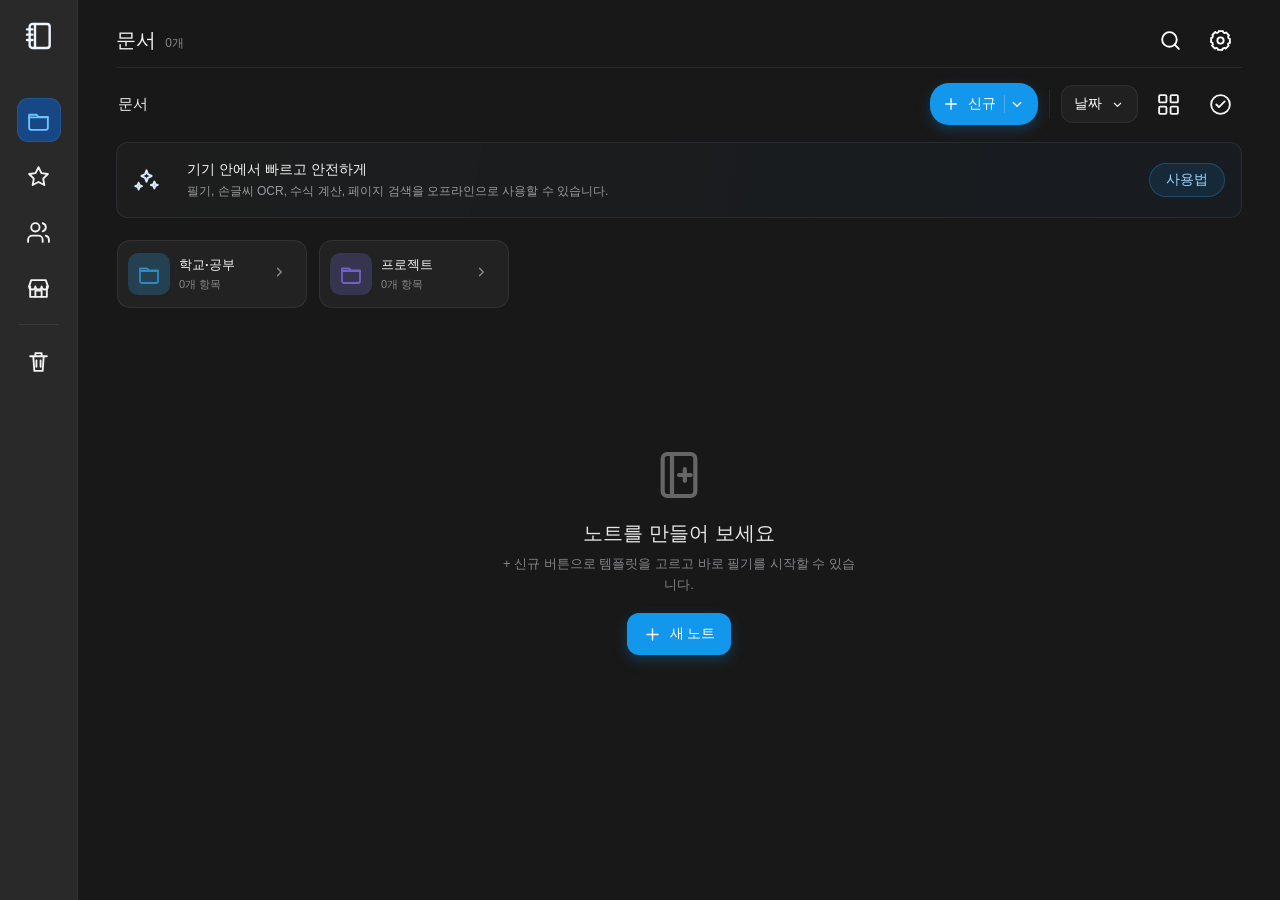
==== InkForge-Notes-Studio-3.3.0-Source/web/index.html @ 3f15b65f "Enable in-app release updates for Android APKs The app now checks GitHub Releases through the native" ====
<!doctype html>
<html lang="ko">
<head>
  <meta charset="utf-8" />
  <meta name="viewport" content="width=device-width, initial-scale=1, maximum-scale=1, viewport-fit=cover, user-scalable=no" />
  <meta name="theme-color" content="#2f5688" />
  <meta name="color-scheme" content="light dark" />
  <title>bad note 3.3.7</title>
  <link rel="stylesheet" href="styles.css" />
  <link rel="manifest" href="manifest.webmanifest" />
  <link rel="icon" href="icons/icon-192.png" />
</head>
<body>
  <div id="app" aria-live="polite">
    <section id="libraryView" class="view library-view is-active" aria-label="노트 라이브러리">
      <aside class="library-rail" aria-label="라이브러리 탐색">
        <button class="rail-brand icon-button" data-action="library-home" data-icon="notebook" aria-label="문서"></button>
        <div class="rail-spacer"></div>
        <button class="rail-button icon-button is-active" data-library-filter="all" data-icon="folder" aria-label="모든 문서"></button>
        <button class="rail-button icon-button" data-library-filter="favorite" data-icon="star" aria-label="즐겨찾기"></button>
        <button class="rail-button icon-button" data-library-filter="shared" data-icon="users" aria-label="공유됨"></button>
        <button class="rail-button icon-button" data-library-filter="templates" data-icon="store" aria-label="템플릿"></button>
        <div class="rail-divider"></div>
        <button class="rail-button icon-button" data-library-filter="trash" data-icon="trash" aria-label="휴지통"></button>
      </aside>

      <main class="library-main">
        <header class="library-topbar">
          <div class="library-top-left">
            <h1 id="libraryTitle">문서</h1>
            <span id="libraryCount" class="count-label">0개</span>
          </div>
          <div class="library-top-actions">
            <button class="icon-button plain" data-action="toggle-global-search" data-icon="search" aria-label="노트 검색"></button>
            <button class="icon-button plain" data-action="open-settings" data-icon="settings" aria-label="설정"></button>
          </div>
        </header>

        <section id="globalSearchPanel" class="global-search-panel" hidden>
          <span class="search-leading" data-icon-host="search"></span>
          <input id="globalSearchInput" type="search" inputmode="search" autocomplete="off" placeholder="제목, 손글씨 OCR, 텍스트, 수식 검색" aria-label="전체 노트 검색" />
          <button class="icon-button compact" data-action="clear-global-search" data-icon="close" aria-label="검색어 지우기"></button>
        </section>

        <section class="library-commandbar">
          <div class="breadcrumb-row" id="folderBreadcrumb">
            <button class="breadcrumb is-current" data-folder-id="root">문서</button>
          </div>
          <div class="command-actions">
            <button class="primary-button new-note-button" data-action="new-note"><span data-icon-host="plus"></span><span>신규</span><span class="split-lock" data-icon-host="chevron-down"></span></button>
            <span class="command-divider"></span>
            <button class="sort-button" data-action="sort-menu"><span id="sortLabel">날짜</span><span data-icon-host="chevron-down"></span></button>
            <button class="icon-button plain" data-action="toggle-view" data-icon="grid" aria-label="보기 방식 전환"></button>
            <button class="icon-button plain" data-action="selection-mode" data-icon="check-circle" aria-label="문서 선택"></button>
          </div>
        </section>

        <section id="libraryBanner" class="library-banner">
          <span class="banner-icon" data-icon-host="sparkles"></span>
          <div class="banner-copy">
            <strong>기기 안에서 빠르고 안전하게</strong>
            <span>필기, 손글씨 OCR, 수식 계산, 페이지 검색을 오프라인으로 사용할 수 있습니다.</span>
          </div>
          <button class="secondary-button" data-action="show-gesture-guide">사용법</button>
        </section>

        <section id="folderStrip" class="folder-strip" aria-label="폴더"></section>
        <section id="documentGrid" class="document-grid" aria-label="노트 목록"></section>
        <section id="libraryEmpty" class="empty-state" hidden>
          <span class="empty-icon" data-icon-host="notebook-plus"></span>
          <h2>노트를 만들어 보세요</h2>
          <p>+ 신규 버튼으로 템플릿을 고르고 바로 필기를 시작할 수 있습니다.</p>
          <button class="primary-button" data-action="new-note"><span data-icon-host="plus"></span><span>새 노트</span></button>
        </section>
      </main>

      <nav class="library-mobile-nav" aria-label="모바일 라이브러리 탐색">
        <button class="mobile-nav-button is-active" data-library-filter="all" data-icon="folder"><span>문서</span></button>
        <button class="mobile-nav-button" data-library-filter="favorite" data-icon="star"><span>즐겨찾기</span></button>
        <button class="mobile-nav-button" data-action="new-note" data-icon="plus-circle"><span>신규</span></button>
        <button class="mobile-nav-button" data-library-filter="templates" data-icon="store"><span>템플릿</span></button>
        <button class="mobile-nav-button" data-action="open-settings" data-icon="settings"><span>설정</span></button>
      </nav>
    </section>

    <section id="editorView" class="view editor-view" aria-label="노트 편집기">
      <header class="document-tabs" aria-label="열린 문서 탭">
        <button class="tab-home icon-button" data-action="back-library" data-icon="home" aria-label="라이브러리"></button>
        <div id="tabList" class="tab-list"></div>
        <button class="icon-button tab-add" data-action="new-note" data-icon="plus" aria-label="새 문서"></button>
      </header>

      <header class="editor-navbar">
        <div class="nav-left">
          <button class="icon-button toolbar-button" data-action="back-library" data-icon="home" aria-label="라이브러리"></button>
          <span class="toolbar-divider"></span>
          <button class="icon-button toolbar-button" data-action="toggle-pages" data-icon="sidebar" aria-label="페이지 사이드바"></button>
          <button class="icon-button toolbar-button optional-tablet" data-action="open-assistant" data-icon="sparkles" aria-label="학습 도우미"></button>
        </div>

        <div id="mainToolbar" class="main-toolbar" role="toolbar" aria-label="편집 도구">
          <button class="icon-button toolbar-button tool-button is-active" data-tool="lasso" data-icon="lasso" aria-label="올가미"></button>
          <button class="icon-button toolbar-button tool-button" data-tool="pen" data-icon="pen" aria-label="펜"></button>
          <button class="icon-button toolbar-button tool-button" data-tool="eraser" data-icon="eraser" aria-label="지우개"></button>
          <button class="icon-button toolbar-button tool-button" data-tool="text" data-icon="text" aria-label="텍스트"></button>
          <button class="icon-button toolbar-button tool-button" data-tool="sticky" data-icon="sticky" aria-label="스티키 노트"></button>
          <button class="icon-button toolbar-button tool-button" data-tool="image" data-icon="image" aria-label="이미지"></button>
          <button class="icon-button toolbar-button overflow-button" data-action="tools-overflow" data-icon="chevron-down" aria-label="도구 더보기"></button>
          <span class="toolbar-divider"></span>
          <button class="icon-button toolbar-button" data-action="toggle-ruler" data-icon="ruler" aria-label="자"></button>
          <button class="icon-button toolbar-button" data-action="toggle-audio" data-icon="mic" aria-label="오디오 녹음"><span id="recordDot" class="record-dot"></span></button>
        </div>

        <div class="nav-right">
          <button class="icon-button toolbar-button" data-action="add-page" data-icon="page-plus" aria-label="새 페이지"></button>
          <button class="icon-button toolbar-button" data-action="share" data-icon="share" aria-label="공유와 내보내기"></button>
          <button class="icon-button toolbar-button" data-action="editor-more" data-icon="more" aria-label="더 보기"></button>
        </div>
      </header>

      <div id="activeToolDock" class="active-tool-dock top">
        <div id="activeToolMenu" class="active-tool-menu" role="toolbar" aria-label="활성 도구 설정"></div>
        <button class="dock-grip" data-action="cycle-dock" aria-label="활성 도구 메뉴 위치 변경"><span></span></button>
      </div>

      <div id="undoPill" class="undo-pill">
        <button class="icon-button" data-action="undo" data-icon="undo" aria-label="실행 취소"></button>
        <button class="icon-button" data-action="redo" data-icon="redo" aria-label="다시 실행"></button>
      </div>

      <aside id="pageSidebar" class="page-sidebar" aria-label="페이지 사이드바">
        <header class="sidebar-header">
          <div class="sidebar-tabs">
            <button class="sidebar-tab is-active" data-sidebar-tab="pages">페이지</button>
            <button class="sidebar-tab" data-sidebar-tab="outline">목차</button>
            <button class="sidebar-tab" data-sidebar-tab="audio">오디오</button>
          </div>
          <button class="icon-button compact" data-action="close-pages" data-icon="close" aria-label="닫기"></button>
        </header>
        <div id="sidebarContent" class="sidebar-content"></div>
      </aside>

      <aside id="documentSearch" class="document-search" aria-label="문서 검색">
        <header class="search-drawer-header">
          <strong>문서 검색</strong>
          <button class="icon-button compact" data-action="close-document-search" data-icon="close" aria-label="닫기"></button>
        </header>
        <div class="drawer-search-field">
          <span data-icon-host="search"></span>
          <input id="documentSearchInput" type="search" placeholder="손글씨 OCR·텍스트·수식 검색" />
        </div>
        <div id="documentSearchResults" class="document-search-results"></div>
      </aside>

      <main id="editorViewport" class="editor-viewport">
        <div id="pageStack" class="page-stack"></div>
      </main>

      <aside id="pageScrollRail" class="page-scroll-rail" aria-label="페이지 이동">
        <div id="pageScrollTrack" class="page-scroll-track">
          <button id="pageScrollThumb" class="page-scroll-thumb" type="button" aria-label="페이지 스크롤"></button>
        </div>
        <div class="page-jump-box">
          <input id="pageJumpInput" type="number" inputmode="numeric" min="1" value="1" aria-label="이동할 페이지 번호" />
          <button class="page-jump-button" data-action="go-page-number" type="button" aria-label="페이지 번호로 이동"><span data-icon-host="chevron-right"></span></button>
        </div>
      </aside>

      <div id="pageIndicator" class="page-indicator" aria-live="polite">1 / 1</div>
      <div id="zoomIndicator" class="zoom-indicator">100%</div>
      <div id="stylusTelemetry" class="stylus-telemetry" hidden>펜 입력 대기</div>
      <div id="objectMenu" class="object-menu" hidden></div>
    </section>

    <div id="modalBackdrop" class="modal-backdrop" hidden></div>

    <section id="newNoteSheet" class="sheet modal" hidden aria-label="새 노트 만들기">
      <header class="sheet-header">
        <div>
          <span class="eyebrow">새 문서</span>
          <h2>노트 템플릿 선택</h2>
        </div>
        <button class="icon-button" data-action="close-modal" data-icon="close" aria-label="닫기"></button>
      </header>
      <label class="field-label" for="newNoteTitle">노트 제목</label>
      <input id="newNoteTitle" class="text-field" type="text" value="새 노트" maxlength="80" />
      <div id="templatePicker" class="template-picker"></div>
      <div class="new-note-import-row">
        <button class="pdf-new-note-button" data-action="new-note-pdf"><span data-icon-host="page-plus"></span><span><strong>PDF로 새 노트</strong><small>페이지와 검색 텍스트를 가져옵니다</small></span></button>
      </div>
      <div class="sheet-actions">
        <button class="secondary-button" data-action="close-modal">취소</button>
        <button class="primary-button" data-action="create-note"><span data-icon-host="plus"></span><span>만들기</span></button>
      </div>
    </section>

    <section id="textSheet" class="sheet modal compact-sheet" hidden aria-label="텍스트 입력">
      <header class="sheet-header">
        <div><span class="eyebrow" id="textSheetEyebrow">텍스트</span><h2 id="textSheetTitle">내용 입력</h2></div>
        <button class="icon-button" data-action="close-modal" data-icon="close" aria-label="닫기"></button>
      </header>
      <textarea id="textObjectInput" class="text-area" rows="5" placeholder="페이지에 넣을 내용을 입력하세요."></textarea>
      <div class="sheet-actions">
        <button class="secondary-button" data-action="close-modal">취소</button>
        <button class="primary-button" data-action="insert-text-object"><span data-icon-host="check"></span><span>삽입</span></button>
      </div>
    </section>

    <section id="mathSheet" class="sheet modal math-sheet legacy-math-sheet" hidden aria-hidden="true" aria-label="기존 수식 입력">
      <header class="sheet-header">
        <div><span class="eyebrow">Math Assist</span><h2>수학 자동 계산</h2></div>
        <button class="icon-button" data-action="close-modal" data-icon="close" aria-label="닫기"></button>
      </header>
      <p class="sheet-description">사칙연산, 괄호, 거듭제곱, 제곱근, 삼각함수, 로그와 변수를 기기에서 계산합니다.</p>
      <div class="math-input-row">
        <input id="mathExpressionInput" class="text-field math-input" type="text" inputmode="text" autocomplete="off" placeholder="예: (12+8)*3 또는 sqrt(144)" />
        <button class="icon-button math-equals" data-action="calculate-math" data-icon="equals" aria-label="계산"></button>
      </div>
      <div id="mathResultCard" class="math-result-card">
        <span class="math-result-label">결과</span>
        <strong id="mathResultValue">식을 입력하세요</strong>
        <span id="mathResultDetail"></span>
      </div>
      <div class="math-keypad" id="mathKeypad"></div>
      <div class="math-options">
        <label><input id="mathDegreeMode" type="checkbox" /> 각도를 도 단위로 계산</label>
        <label><input id="mathInsertBoth" type="checkbox" checked /> 식과 결과를 함께 삽입</label>
      </div>
      <div class="sheet-actions">
        <button class="secondary-button" data-action="close-modal">닫기</button>
        <button class="primary-button" data-action="insert-math"><span data-icon-host="math"></span><span>페이지에 삽입</span></button>
      </div>
    </section>

    <section id="penSettingsSheet" class="sheet modal pen-settings-sheet" hidden aria-label="펜 설정">
      <header class="sheet-header">
        <div><span class="eyebrow">Writing Tool</span><h2>펜 세부 설정</h2></div>
        <button class="icon-button" data-action="close-modal" data-icon="close" aria-label="닫기"></button>
      </header>
      <div class="pen-preview-wrap"><canvas id="penPreviewCanvas" width="760" height="150"></canvas></div>
      <div id="penSettingsFields" class="settings-fields"></div>
      <div class="sheet-actions">
        <button class="secondary-button" data-action="reset-pen-settings">기본값</button>
        <button class="primary-button" data-action="close-modal"><span data-icon-host="check"></span><span>완료</span></button>
      </div>
    </section>

    <section id="menuSheet" class="sheet modal menu-sheet" hidden aria-label="메뉴">
      <header class="sheet-header">
        <div><span class="eyebrow" id="menuEyebrow">메뉴</span><h2 id="menuTitle">더 보기</h2></div>
        <button class="icon-button" data-action="close-modal" data-icon="close" aria-label="닫기"></button>
      </header>
      <div id="menuItems" class="menu-items"></div>
    </section>

    <section id="settingsSheet" class="sheet modal settings-sheet" hidden aria-label="설정">
      <header class="sheet-header">
        <div><span class="eyebrow">bad note</span><h2>설정</h2></div>
        <button class="icon-button" data-action="close-modal" data-icon="close" aria-label="닫기"></button>
      </header>
      <div class="settings-list">
        <label class="setting-row"><span><strong>스타일러스 전용 필기</strong><small>손바닥과 손가락 입력을 필기에서 제외합니다.</small></span><input id="stylusOnlyToggle" type="checkbox" checked /></label>
        <label class="setting-row"><span><strong>낙서해서 지우기</strong><small>빠른 지그재그 획으로 겹친 필기를 지웁니다.</small></span><input id="scribbleEraseToggle" type="checkbox" checked /></label>
        <label class="setting-row"><span><strong>그려서 도형 만들기</strong><small>직선을 그린 뒤 잠시 유지하면 정돈된 도형으로 변환합니다.</small></span><input id="drawHoldToggle" type="checkbox" checked /></label>
        <label class="setting-row"><span><strong>스타일러스 정보 표시</strong><small>필압, 기울기, 입력 장치를 화면에 표시합니다.</small></span><input id="telemetryToggle" type="checkbox" /></label>
        <label class="setting-row"><span><strong>연속 페이지 보기</strong><small>모든 페이지를 세로로 이어서 표시합니다.</small></span><input id="continuousToggle" type="checkbox" checked /></label>
      </div>
      <div class="sheet-actions"><button class="primary-button" data-action="close-modal"><span data-icon-host="check"></span><span>완료</span></button></div>
    </section>

    <input id="imageInput" type="file" accept="image/*" hidden />
    <input id="importInput" type="file" accept=".ifnote,.json,application/json" hidden />
    <input id="pdfInput" type="file" accept="application/pdf,.pdf" hidden />
    <div id="toastHost" class="toast-host" aria-live="assertive"></div>
  </div>

  <script src="app.js"></script>
  <script src="recognition.js"></script>
  <script src="pdf-tools.js"></script>
  <script src="upgrade32.js"></script>
  <script src="native-bridge.js"></script>
</body>
</html>
---- InkForge-Notes-Studio-3.3.0-Source/web/styles.css ----
:root {
  --blue: #2f5688;
  --blue-strong: #244a7b;
  --blue-soft: #dbe6f2;
  --accent: #1397ed;
  --accent-strong: #0784d8;
  --ink: #17191d;
  --ink-2: #27292e;
  --ink-3: #34373d;
  --paper: #fff;
  --surface: #f5f5f7;
  --surface-2: #eceef2;
  --text: #202228;
  --muted: #777b84;
  --border: rgba(28, 31, 38, .13);
  --shadow: 0 14px 40px rgba(15, 25, 40, .18);
  --radius: 16px;
  --safe-top: env(safe-area-inset-top, 0px);
  --safe-bottom: env(safe-area-inset-bottom, 0px);
  font-family: -apple-system, BlinkMacSystemFont, "Segoe UI", "Apple SD Gothic Neo", "Noto Sans KR", sans-serif;
  color: var(--text);
  background: #171717;
  font-synthesis: none;
  text-rendering: optimizeLegibility;
  -webkit-tap-highlight-color: transparent;
}

* { box-sizing: border-box; }
html, body { width: 100%; height: 100%; margin: 0; overflow: hidden; }
body { overscroll-behavior: none; user-select: none; -webkit-user-select: none; }
button, input, textarea { font: inherit; }
button { border: 0; padding: 0; background: transparent; color: inherit; cursor: pointer; }
button:focus-visible, input:focus-visible, textarea:focus-visible { outline: 3px solid rgba(19,151,237,.45); outline-offset: 2px; }
input, textarea { user-select: text; -webkit-user-select: text; }
[hidden] { display: none !important; }

#app, .view { width: 100%; height: 100%; }
.view { display: none; }
.view.is-active { display: flex; }

.icon-button {
  position: relative;
  display: inline-flex;
  align-items: center;
  justify-content: center;
  width: 44px;
  height: 44px;
  border-radius: 12px;
  flex: 0 0 auto;
  transition: background-color .16s ease, color .16s ease, transform .16s ease, opacity .16s ease;
}
.icon-button svg, [data-icon-host] svg, .mobile-nav-button svg { width: 25px; height: 25px; display: block; }
.icon-button:active { transform: scale(.94); }
.icon-button.compact { width: 36px; height: 36px; border-radius: 10px; }
.icon-button.plain:hover { background: rgba(255,255,255,.07); }

.primary-button, .secondary-button, .sort-button {
  display: inline-flex;
  align-items: center;
  justify-content: center;
  gap: 8px;
  min-height: 42px;
  padding: 0 16px;
  border-radius: 12px;
  font-weight: 700;
  font-size: 14px;
  white-space: nowrap;
  transition: transform .15s ease, background-color .15s ease, opacity .15s ease;
}
.primary-button { background: var(--accent); color: #fff; box-shadow: 0 5px 14px rgba(19,151,237,.25); }
.primary-button:hover { background: var(--accent-strong); }
.secondary-button { background: rgba(255,255,255,.08); color: inherit; border: 1px solid rgba(255,255,255,.12); }
.primary-button:active, .secondary-button:active, .sort-button:active { transform: scale(.97); }
.primary-button svg, .secondary-button svg { width: 19px; height: 19px; }

/* Library */
.library-view { background: #181818; color: #f3f3f4; }
.library-rail {
  width: 78px;
  flex: 0 0 78px;
  display: flex;
  flex-direction: column;
  align-items: center;
  padding: calc(var(--safe-top) + 14px) 10px calc(var(--safe-bottom) + 14px);
  gap: 12px;
  background: #292929;
  border-right: 1px solid rgba(255,255,255,.035);
}
.rail-brand { color: #eef5ff; }
.rail-brand svg { width: 32px; height: 32px; }
.rail-spacer { height: 16px; }
.rail-button { color: #f2f2f2; border-radius: 11px; }
.rail-button:hover { background: rgba(255,255,255,.055); }
.rail-button.is-active { background: #174784; color: #67c5ff; box-shadow: inset 0 0 0 1px rgba(91,184,255,.12); }
.rail-divider { width: 40px; height: 1px; background: rgba(255,255,255,.08); margin: 2px 0; }

.library-main {
  flex: 1 1 auto;
  min-width: 0;
  height: 100%;
  overflow: auto;
  padding: calc(var(--safe-top) + 14px) clamp(18px, 3vw, 38px) calc(var(--safe-bottom) + 72px);
  scrollbar-color: #4f4f4f transparent;
}
.library-topbar {
  height: 54px;
  display: flex;
  align-items: center;
  justify-content: space-between;
  border-bottom: 1px solid rgba(255,255,255,.065);
}
.library-top-left { display: flex; align-items: baseline; gap: 10px; }
.library-topbar h1 { margin: 0; font-size: 20px; letter-spacing: -.35px; }
.count-label { color: #888; font-size: 12px; }
.library-top-actions { display: flex; align-items: center; gap: 6px; }
.library-top-actions .icon-button { color: #fff; }

.global-search-panel {
  position: sticky;
  z-index: 4;
  top: 0;
  margin: 12px 0 2px;
  height: 50px;
  display: grid;
  grid-template-columns: 38px 1fr 38px;
  align-items: center;
  padding: 0 8px;
  border-radius: 14px;
  background: #262626;
  border: 1px solid rgba(255,255,255,.08);
  box-shadow: 0 12px 30px rgba(0,0,0,.22);
}
.global-search-panel input {
  width: 100%; height: 100%; border: 0; outline: 0; background: transparent; color: #fff; font-size: 15px;
}
.global-search-panel input::placeholder { color: #888; }
.search-leading { color: #aeb2b8; display: flex; justify-content: center; }
.search-leading svg { width: 22px; height: 22px; }

.library-commandbar {
  min-height: 72px;
  display: flex;
  align-items: center;
  justify-content: space-between;
  gap: 16px;
}
.breadcrumb-row { display: flex; align-items: center; min-width: 0; overflow: hidden; }
.breadcrumb { color: #f0f0f0; font-size: 15px; font-weight: 700; padding: 8px 2px; }
.command-actions { display: flex; align-items: center; gap: 8px; }
.new-note-button { height: 40px; border-radius: 19px; padding: 0 12px; }
.new-note-button .split-lock { display: flex; align-items: center; padding-left: 3px; border-left: 1px solid rgba(255,255,255,.22); }
.new-note-button svg { width: 18px; height: 18px; }
.command-divider { width: 1px; height: 28px; background: rgba(255,255,255,.08); margin: 0 3px; }
.sort-button { color: #fff; background: rgba(255,255,255,.035); border: 1px solid rgba(255,255,255,.07); min-height: 38px; padding: 0 12px; }
.sort-button svg { width: 15px; height: 15px; }

.library-banner {
  min-height: 76px;
  margin: 2px 0 22px;
  display: grid;
  grid-template-columns: 42px 1fr auto;
  align-items: center;
  gap: 12px;
  padding: 12px 16px;
  border-radius: 12px;
  border: 1px solid rgba(255,255,255,.075);
  background: linear-gradient(100deg, rgba(255,255,255,.025), rgba(22,80,133,.08));
}
.banner-icon { display: flex; color: #d8eaff; }
.banner-icon svg { width: 27px; height: 27px; }
.banner-copy { min-width: 0; display: flex; flex-direction: column; gap: 4px; }
.banner-copy strong { font-size: 14px; }
.banner-copy span { font-size: 12px; color: #9a9a9e; overflow: hidden; white-space: nowrap; text-overflow: ellipsis; }
.library-banner .secondary-button { min-height: 34px; border-radius: 17px; color: #9ed5ff; border-color: rgba(52,163,235,.28); background: rgba(16,119,191,.15); }

.folder-strip { display: flex; gap: 12px; overflow-x: auto; padding: 0 1px 18px; scrollbar-width: none; }
.folder-strip::-webkit-scrollbar { display: none; }
.folder-chip {
  display: grid;
  grid-template-columns: 42px minmax(82px, 1fr) 26px;
  align-items: center;
  gap: 9px;
  min-width: 180px;
  height: 68px;
  padding: 9px 10px;
  border: 1px solid rgba(255,255,255,.075);
  background: #222;
  border-radius: 13px;
  text-align: left;
}
.folder-chip:hover { background: #272727; }
.folder-glyph { width: 42px; height: 42px; display: grid; place-items: center; border-radius: 10px; background: #154d81; color: #67c8ff; }
.folder-glyph svg { width: 24px; height: 24px; }
.folder-copy { min-width: 0; display: flex; flex-direction: column; gap: 3px; }
.folder-copy strong { font-size: 13px; overflow: hidden; text-overflow: ellipsis; white-space: nowrap; }
.folder-copy small { color: #888; font-size: 11px; }
.folder-menu { color: #8c8c8f; }
.folder-menu svg { width: 18px; height: 18px; }

.document-grid {
  display: grid;
  grid-template-columns: repeat(auto-fill, minmax(164px, 1fr));
  gap: 34px clamp(18px, 3.2vw, 44px);
  align-items: start;
}
.document-grid.list-mode { display: flex; flex-direction: column; gap: 8px; }
.document-card { position: relative; min-width: 0; text-align: left; color: #f2f2f2; }
.document-card:focus-visible { border-radius: 12px; }
.document-cover {
  position: relative;
  width: 100%;
  aspect-ratio: 0.72;
  overflow: hidden;
  border-radius: 3px 16px 16px 3px;
  background: #fff;
  box-shadow: 0 5px 16px rgba(0,0,0,.32), inset 5px 0 0 rgba(24,67,110,.13);
  border: 1px solid rgba(255,255,255,.18);
  transition: transform .18s ease, box-shadow .18s ease;
}
.document-card:hover .document-cover { transform: translateY(-3px); box-shadow: 0 10px 24px rgba(0,0,0,.4), inset 5px 0 0 rgba(24,67,110,.13); }
.document-cover canvas { width: 100%; height: 100%; display: block; }
.cover-accent { position: absolute; inset: 0 auto 0 0; width: 5px; background: var(--cover, #2e83c6); opacity: .88; }
.favorite-toggle { position: absolute; top: 7px; right: 7px; width: 32px; height: 32px; border-radius: 50%; display: grid; place-items: center; color: #acacaf; background: rgba(255,255,255,.72); backdrop-filter: blur(5px); }
.favorite-toggle.is-active { color: #ffbd23; }
.favorite-toggle svg { width: 20px; height: 20px; }
.document-meta { padding-top: 10px; }
.document-title-row { display: grid; grid-template-columns: 1fr 24px; align-items: start; gap: 4px; }
.document-title { font-size: 14px; font-weight: 650; line-height: 1.35; overflow: hidden; display: -webkit-box; -webkit-box-orient: vertical; -webkit-line-clamp: 2; }
.document-menu { color: #aaa; display: flex; justify-content: center; }
.document-menu svg { width: 17px; height: 17px; }
.document-subtitle { margin-top: 8px; display: flex; align-items: center; justify-content: space-between; color: #777; font-size: 11px; gap: 6px; }
.document-subtitle span { white-space: nowrap; overflow: hidden; text-overflow: ellipsis; }

.document-grid.list-mode .document-card { display: grid; grid-template-columns: 82px 1fr 32px; align-items: center; gap: 14px; padding: 8px; border-radius: 12px; }
.document-grid.list-mode .document-card:hover { background: rgba(255,255,255,.04); }
.document-grid.list-mode .document-cover { width: 72px; height: 96px; aspect-ratio: auto; border-radius: 2px 8px 8px 2px; }
.document-grid.list-mode .document-meta { padding: 0; }
.document-grid.list-mode .document-title { font-size: 15px; }
.document-grid.list-mode .favorite-toggle { display: none; }

.empty-state { min-height: 50vh; display: flex; flex-direction: column; align-items: center; justify-content: center; text-align: center; color: #e6e6e6; }
.empty-icon { color: #666; }
.empty-icon svg { width: 56px; height: 56px; }
.empty-state h2 { margin: 17px 0 7px; font-size: 20px; }
.empty-state p { margin: 0 0 18px; color: #858589; font-size: 13px; max-width: 360px; line-height: 1.6; }
.library-mobile-nav { display: none; }

/* Editor */
.editor-view { position: relative; flex-direction: column; background: #f6f6f7; color: var(--text); }
.document-tabs {
  height: calc(var(--safe-top) + 34px);
  padding-top: var(--safe-top);
  flex: 0 0 calc(var(--safe-top) + 34px);
  display: flex;
  align-items: center;
  background: #233e64;
  color: #e9f2fb;
  border-bottom: 1px solid rgba(255,255,255,.11);
}
.tab-home, .tab-add { width: 40px; height: 32px; border-radius: 0; }
.tab-home svg, .tab-add svg { width: 19px; height: 19px; }
.tab-list { flex: 1; min-width: 0; height: 100%; display: flex; align-items: flex-end; gap: 2px; overflow: hidden; }
.document-tab {
  height: 29px;
  min-width: 120px;
  max-width: 240px;
  display: grid;
  grid-template-columns: 1fr 22px;
  align-items: center;
  padding: 0 6px 0 11px;
  color: rgba(255,255,255,.66);
  background: rgba(255,255,255,.04);
  border-radius: 8px 8px 0 0;
  font-size: 12px;
}
.document-tab.is-active { color: #fff; background: var(--blue); }
.document-tab-title { overflow: hidden; white-space: nowrap; text-overflow: ellipsis; }
.document-tab-close { display: grid; place-items: center; opacity: .7; }
.document-tab-close svg { width: 14px; height: 14px; }

.editor-navbar {
  height: 62px;
  flex: 0 0 62px;
  display: grid;
  grid-template-columns: minmax(150px, 1fr) auto minmax(150px, 1fr);
  align-items: center;
  padding: 0 12px;
  color: #fff;
  background: var(--blue);
  box-shadow: 0 1px 0 rgba(0,0,0,.12);
  z-index: 20;
}
.nav-left, .nav-right { display: flex; align-items: center; gap: 4px; }
.nav-right { justify-content: flex-end; }
.main-toolbar { display: flex; align-items: center; justify-content: center; gap: 5px; min-width: 0; }
.toolbar-button { color: #fff; width: 48px; height: 48px; border-radius: 15px; }
.toolbar-button:hover { background: rgba(255,255,255,.08); }
.toolbar-button.is-active { background: #d9e4ef; color: #162b44; box-shadow: 0 3px 7px rgba(0,0,0,.13); }
.toolbar-button.is-active[data-tool="pen"] { color: #1d677b; }
.toolbar-divider { width: 1px; height: 32px; background: rgba(255,255,255,.13); margin: 0 5px; }
.record-dot { position: absolute; right: 7px; top: 7px; width: 8px; height: 8px; border-radius: 50%; background: #ff4646; opacity: 0; box-shadow: 0 0 0 3px rgba(255,70,70,.18); }
.record-dot.is-active { opacity: 1; animation: pulse 1.2s infinite; }
@keyframes pulse { 50% { transform: scale(.7); opacity: .55; } }

.active-tool-dock {
  position: absolute;
  z-index: 24;
  display: flex;
  align-items: center;
  gap: 7px;
  transition: top .18s ease, bottom .18s ease, left .18s ease, right .18s ease, transform .18s ease;
  pointer-events: none;
}
.active-tool-dock.top { top: calc(var(--safe-top) + 105px); left: 50%; transform: translateX(-50%); }
.active-tool-dock.bottom { bottom: calc(var(--safe-bottom) + 18px); left: 50%; transform: translateX(-50%); }
.active-tool-dock.left { left: 14px; top: 50%; transform: translateY(-50%); flex-direction: column; }
.active-tool-dock.right { right: 14px; top: 50%; transform: translateY(-50%); flex-direction: column; }
.active-tool-menu {
  pointer-events: auto;
  min-height: 60px;
  max-width: min(900px, calc(100vw - 90px));
  display: flex;
  align-items: center;
  gap: 7px;
  padding: 6px 10px;
  color: #f6f6f6;
  background: rgba(23,23,23,.97);
  border-radius: 21px;
  box-shadow: 0 7px 20px rgba(0,0,0,.25), inset 0 0 0 1px rgba(255,255,255,.07);
  overflow-x: auto;
  scrollbar-width: none;
  backdrop-filter: blur(12px);
}
.active-tool-menu::-webkit-scrollbar { display: none; }
.active-tool-menu .icon-button { width: 45px; height: 45px; border-radius: 13px; color: #f4f4f4; }
.active-tool-menu .icon-button:hover { background: rgba(255,255,255,.08); }
.active-tool-menu .icon-button.is-active { background: #327c92; color: #fff; }
.active-tool-menu .active-divider { width: 1px; height: 36px; flex: 0 0 1px; background: rgba(255,255,255,.13); margin: 0 3px; }
.active-tool-menu .tool-name-button { min-width: 98px; height: 44px; display: flex; align-items: center; justify-content: center; gap: 7px; padding: 0 10px; border-radius: 14px; background: rgba(255,255,255,.07); font-weight: 700; font-size: 13px; }
.active-tool-menu .tool-name-button.is-active { background: rgba(255,255,255,.19); color: #fff; box-shadow: inset 0 0 0 1px rgba(255,255,255,.24); }
.active-tool-menu .tool-name-button svg { width: 24px; height: 24px; }
.active-tool-menu .width-slot { width: 45px; height: 45px; flex: 0 0 45px; display: grid; place-items: center; border-radius: 13px; }
.active-tool-menu .width-slot:hover, .active-tool-menu .width-slot.is-active { background: rgba(255,255,255,.09); }
.width-swatch { display: block; width: 28px; border-radius: 99px; background: currentColor; min-height: 2px; }
.color-slot { position: relative; width: 39px; height: 39px; flex: 0 0 39px; border-radius: 50%; display: grid; place-items: center; border: 2px solid transparent; }
.color-slot::before { content: ""; width: 28px; height: 28px; border-radius: 50%; background: var(--swatch); box-shadow: inset 0 0 0 1px rgba(0,0,0,.15); }
.color-slot.is-active { border-color: #fff; }
.color-slot.add-color { border: 2px dashed rgba(255,255,255,.7); color: #fff; }
.color-slot.add-color::before { display: none; }
.color-slot.add-color svg { width: 18px; height: 18px; }
.active-label { min-width: 90px; color: #b5b5b5; font-size: 12px; font-weight: 700; text-align: center; padding: 0 8px; }
.dock-grip { pointer-events: auto; width: 24px; height: 44px; border-radius: 10px; display: grid; place-items: center; opacity: .55; }
.dock-grip span { width: 4px; height: 22px; border-radius: 3px; background: #53565c; box-shadow: 7px 0 #53565c; }
.active-tool-dock.left .active-tool-menu, .active-tool-dock.right .active-tool-menu { flex-direction: column; max-width: 66px; max-height: min(700px, calc(100vh - 140px)); }
.active-tool-dock.left .active-divider, .active-tool-dock.right .active-divider { width: 36px; height: 1px; }
.active-tool-dock.left .tool-name-button, .active-tool-dock.right .tool-name-button, .active-tool-dock.left .active-label, .active-tool-dock.right .active-label { min-width: 45px; width: 45px; padding: 0; }
.active-tool-dock.left .tool-name-button span, .active-tool-dock.right .tool-name-button span { display: none; }

.undo-pill {
  position: absolute;
  z-index: 22;
  left: 13px;
  top: auto;
  bottom: calc(var(--safe-bottom) + 18px);
  width: 146px;
  height: 68px;
  display: flex;
  align-items: center;
  justify-content: center;
  gap: 6px;
  border-radius: 20px;
  background: rgba(87,87,88,.75);
  backdrop-filter: blur(8px);
  box-shadow: 0 10px 24px rgba(0,0,0,.12);
}
.undo-pill .icon-button { color: rgba(255,255,255,.5); width: 57px; height: 52px; }
.undo-pill .icon-button:not(:disabled) { color: #f5f5f5; }
.undo-pill .icon-button:disabled { opacity: .32; cursor: default; }

.editor-viewport {
  position: relative;
  flex: 1 1 auto;
  min-height: 0;
  overflow: auto;
  background: #f7f7f8;
  overscroll-behavior: contain;
  scrollbar-color: #b5b7bc transparent;
  touch-action: none;
}
.page-stack {
  --zoom: 1;
  --page-width: min(880px, calc(100vw - 104px));
  min-width: 100%;
  min-height: 100%;
  display: flex;
  flex-direction: column;
  align-items: center;
  gap: 34px;
  padding: 64px 24px 96px;
}
.page-stack.single-mode .page-wrap:not(.is-active) { display: none; }
.page-wrap {
  position: relative;
  width: var(--page-width);
  aspect-ratio: 1000 / 1414;
  flex: 0 0 auto;
  transform-origin: top center;
  border-radius: 2px;
  contain: layout paint style;
  content-visibility: auto;
  contain-intrinsic-size: 880px 1244px;
}
.page-wrap.is-active { box-shadow: 0 0 0 2px rgba(19,151,237,.25); }
.page-canvas {
  width: 100%;
  height: 100%;
  display: block;
  background: #fff;
  box-shadow: 0 8px 30px rgba(34,38,46,.16);
  touch-action: none;
  cursor: crosshair;
}
.page-stack[data-tool="hand"] .page-canvas { cursor: grab; }
.page-stack[data-tool="hand"] .page-canvas:active { cursor: grabbing; }
.page-number-chip {
  position: absolute;
  left: -46px;
  top: 7px;
  min-width: 34px;
  height: 26px;
  display: grid;
  place-items: center;
  padding: 0 7px;
  border-radius: 13px;
  background: rgba(41,44,50,.72);
  color: #fff;
  font-size: 11px;
  font-weight: 700;
  pointer-events: none;
}
.page-bottom-actions {
  position: absolute;
  left: 50%;
  bottom: -27px;
  transform: translateX(-50%);
  display: flex;
  gap: 8px;
}
.next-page-button {
  height: 38px;
  display: flex;
  align-items: center;
  gap: 7px;
  padding: 0 14px;
  border-radius: 19px;
  color: #41536a;
  background: rgba(255,255,255,.94);
  box-shadow: 0 5px 16px rgba(25,37,50,.16);
  border: 1px solid rgba(32,46,63,.08);
  font-size: 12px;
  font-weight: 700;
}
.next-page-button svg { width: 17px; height: 17px; }

.page-indicator, .zoom-indicator, .stylus-telemetry {
  position: absolute;
  z-index: 18;
  bottom: calc(var(--safe-bottom) + 14px);
  height: 34px;
  display: flex;
  align-items: center;
  justify-content: center;
  padding: 0 13px;
  border-radius: 17px;
  color: #fff;
  background: rgba(38,41,46,.7);
  backdrop-filter: blur(8px);
  font-size: 12px;
  font-weight: 700;
  pointer-events: none;
}
.page-indicator { left: 50%; transform: translateX(-50%); }
.zoom-indicator { right: 14px; min-width: 62px; }
.stylus-telemetry { left: 14px; font-weight: 500; max-width: 320px; overflow: hidden; white-space: nowrap; text-overflow: ellipsis; }

.page-sidebar, .document-search {
  position: absolute;
  z-index: 35;
  top: calc(var(--safe-top) + 96px);
  bottom: 0;
  width: min(330px, 88vw);
  background: rgba(252,252,253,.98);
  box-shadow: 12px 0 28px rgba(24,31,42,.15);
  transform: translateX(-105%);
  transition: transform .22s ease;
  backdrop-filter: blur(18px);
}
.page-sidebar { left: 0; }
.page-sidebar.is-open { transform: translateX(0); }
.document-search { right: 0; transform: translateX(105%); box-shadow: -12px 0 28px rgba(24,31,42,.15); }
.document-search.is-open { transform: translateX(0); }
.sidebar-header, .search-drawer-header { height: 58px; display: flex; align-items: center; justify-content: space-between; padding: 0 12px 0 16px; border-bottom: 1px solid var(--border); }
.sidebar-tabs { display: flex; gap: 12px; height: 100%; align-items: flex-end; }
.sidebar-tab { position: relative; height: 44px; color: #7b7e86; font-weight: 700; font-size: 13px; }
.sidebar-tab.is-active { color: var(--text); }
.sidebar-tab.is-active::after { content: ""; position: absolute; left: 0; right: 0; bottom: 0; height: 3px; border-radius: 3px 3px 0 0; background: var(--accent); }
.sidebar-content { height: calc(100% - 58px); overflow: auto; padding: 13px; }
.page-thumb-item { display: grid; grid-template-columns: 72px 1fr 30px; align-items: center; gap: 11px; padding: 8px; border-radius: 11px; text-align: left; }
.page-thumb-item:hover { background: #eff1f4; }
.page-thumb-item.is-active { background: #e1edf8; }
.page-thumb-canvas { width: 72px; height: 102px; background: #fff; box-shadow: 0 2px 8px rgba(0,0,0,.12); }
.page-thumb-copy { min-width: 0; display: flex; flex-direction: column; gap: 5px; }
.page-thumb-copy strong { font-size: 13px; }
.page-thumb-copy small { color: var(--muted); font-size: 11px; }
.page-thumb-menu { color: #888; }
.page-thumb-menu svg { width: 18px; height: 18px; }
.sidebar-window-note { padding: 9px 10px; color: var(--muted); font-size: 11px; line-height: 1.35; text-align: center; }
.sidebar-add-page { width: 100%; height: 44px; margin-top: 10px; display: flex; align-items: center; justify-content: center; gap: 7px; border: 1px dashed #a9b5c2; border-radius: 11px; color: #41627e; font-weight: 700; font-size: 13px; }
.sidebar-add-page svg { width: 18px; height: 18px; }
.outline-row, .audio-row { display: flex; align-items: center; gap: 11px; min-height: 48px; padding: 8px; border-radius: 10px; }
.outline-row:hover, .audio-row:hover { background: #eff1f4; }
.outline-row svg, .audio-row svg { width: 21px; height: 21px; color: #56728c; }
.outline-row span, .audio-row span { flex: 1; min-width: 0; font-size: 13px; }
.empty-sidebar { padding: 50px 20px; text-align: center; color: var(--muted); line-height: 1.6; font-size: 13px; }

.drawer-search-field { margin: 12px; height: 44px; display: grid; grid-template-columns: 34px 1fr; align-items: center; padding: 0 8px; background: #eff1f4; border-radius: 12px; color: #747b84; }
.drawer-search-field svg { width: 20px; height: 20px; }
.drawer-search-field input { width: 100%; height: 100%; border: 0; outline: 0; background: transparent; color: var(--text); }
.document-search-results { overflow: auto; height: calc(100% - 126px); padding: 0 12px 18px; }
.search-result { width: 100%; padding: 12px; border-radius: 11px; text-align: left; border-bottom: 1px solid var(--border); }
.search-result:hover { background: #f0f3f6; }
.search-result strong { display: block; font-size: 13px; margin-bottom: 5px; }
.search-result p { margin: 0; color: var(--muted); font-size: 12px; line-height: 1.45; }
.search-result mark { background: #ffe98a; color: inherit; }

.object-menu {
  position: fixed;
  z-index: 44;
  min-height: 48px;
  max-width: min(90vw, 560px);
  display: flex;
  align-items: center;
  gap: 4px;
  padding: 5px;
  border-radius: 15px;
  background: rgba(24,24,25,.96);
  color: #fff;
  box-shadow: 0 10px 30px rgba(0,0,0,.24);
  overflow-x: auto;
  backdrop-filter: blur(12px);
}
.object-menu button { min-width: 44px; height: 38px; display: flex; align-items: center; justify-content: center; gap: 5px; padding: 0 9px; border-radius: 10px; font-size: 11px; font-weight: 700; white-space: nowrap; }
.object-menu button:hover { background: rgba(255,255,255,.1); }
.object-menu button svg { width: 18px; height: 18px; }
.object-menu button.danger { color: #ff8c8c; }

/* Sheets and menus */
.modal-backdrop { position: fixed; inset: 0; z-index: 80; background: rgba(0,0,0,.38); backdrop-filter: blur(4px); }
.sheet {
  position: fixed;
  z-index: 81;
  left: 50%;
  top: 50%;
  width: min(680px, calc(100vw - 28px));
  max-height: min(84vh, 780px);
  overflow: auto;
  transform: translate(-50%, -50%);
  padding: 22px;
  border-radius: 22px;
  background: #fff;
  color: var(--text);
  box-shadow: var(--shadow);
}
.compact-sheet { width: min(520px, calc(100vw - 28px)); }
.sheet-header { display: flex; align-items: flex-start; justify-content: space-between; gap: 12px; margin-bottom: 20px; }
.sheet-header h2 { margin: 4px 0 0; font-size: 21px; letter-spacing: -.4px; }
.eyebrow { color: #66809a; font-size: 11px; font-weight: 800; text-transform: uppercase; letter-spacing: .7px; }
.field-label { display: block; margin: 0 0 7px; font-size: 12px; font-weight: 800; color: #5d626a; }
.text-field, .text-area {
  width: 100%;
  border: 1px solid #d7dbe1;
  border-radius: 12px;
  background: #f8f9fb;
  color: var(--text);
  outline: 0;
}
.text-field { height: 48px; padding: 0 14px; }
.text-area { min-height: 130px; padding: 13px; resize: vertical; line-height: 1.55; }
.text-field:focus, .text-area:focus { border-color: var(--accent); box-shadow: 0 0 0 3px rgba(19,151,237,.12); }
.sheet-actions { display: flex; align-items: center; justify-content: flex-end; gap: 9px; margin-top: 22px; }
.sheet .secondary-button { color: #444a52; background: #f0f2f5; border-color: #e1e4e8; }

.update-sheet { width: min(620px, calc(100vw - 28px)); }
.update-version-row {
  min-height: 62px;
  display: flex;
  align-items: center;
  justify-content: space-between;
  gap: 14px;
  padding: 12px 14px;
  border: 1px solid #dfe5ec;
  border-radius: 14px;
  background: #f6f8fb;
}
.update-version-row span { display: flex; flex-direction: column; gap: 4px; min-width: 0; }
.update-version-row strong { font-size: 16px; color: #25303a; word-break: break-word; }
.update-version-row small { color: var(--muted); font-size: 12px; }
.update-release-link { flex: 0 0 auto; color: var(--accent); font-size: 12px; font-weight: 800; }
.update-notes { margin-top: 14px; max-height: 220px; overflow: auto; padding: 13px 15px; border-radius: 14px; background: #fbfcfd; border: 1px solid #e2e6eb; color: #3d4650; }
.update-notes ul { margin: 0; padding-left: 18px; display: grid; gap: 7px; }
.update-notes li { line-height: 1.45; font-size: 13px; }
.update-progress-block { min-height: 54px; margin-top: 14px; display: grid; gap: 7px; }
.update-progress-block[hidden] { display: none; }
.update-progress-bar { height: 12px; overflow: hidden; border-radius: 999px; background: #e5e9ef; border: 1px solid #d9dee6; }
.update-progress-bar span { display: block; width: 0; height: 100%; border-radius: inherit; background: linear-gradient(90deg, #2d83c5, #25a56a); transition: width .18s ease; }
.update-progress-block small { color: var(--muted); font-size: 12px; }
.update-setting-row .compact-action { min-width: 70px; height: 38px; padding: 0 13px; }

.template-picker { display: grid; grid-template-columns: repeat(3, 1fr); gap: 12px; margin-top: 18px; }
.template-option { min-height: 152px; display: flex; flex-direction: column; align-items: center; justify-content: center; gap: 10px; padding: 10px; border: 1px solid #dde1e6; border-radius: 15px; background: #fafbfc; }
.template-option:hover { background: #f2f6fa; }
.template-option.is-active { border-color: #2b9ae5; box-shadow: 0 0 0 3px rgba(43,154,229,.12); }
.template-mini { width: 72px; height: 98px; display: block; background: #fff; border: 1px solid #e4e5e7; box-shadow: 0 4px 10px rgba(0,0,0,.1); }
.template-option span { font-weight: 700; font-size: 13px; }

.sheet-description { margin: -7px 0 17px; color: var(--muted); font-size: 13px; line-height: 1.55; }
.math-input-row { display: grid; grid-template-columns: 1fr 48px; gap: 8px; }
.math-input { font-family: ui-monospace, SFMono-Regular, Menlo, Consolas, monospace; font-size: 17px; }
.math-equals { background: var(--blue); color: #fff; border-radius: 12px; }
.math-result-card { min-height: 104px; margin-top: 12px; display: flex; flex-direction: column; justify-content: center; gap: 6px; padding: 16px; border-radius: 15px; background: linear-gradient(135deg, #edf5fc, #f7f9ff); border: 1px solid #d7e5f2; }
.math-result-label { color: #62809a; font-size: 11px; font-weight: 800; text-transform: uppercase; }
.math-result-card strong { font-size: 28px; font-family: ui-monospace, SFMono-Regular, Menlo, Consolas, monospace; word-break: break-all; }
.math-result-card span:last-child { color: #65707c; font-size: 12px; }
.math-result-card.has-error { background: #fff0f0; border-color: #f1cccc; }
.math-keypad { display: grid; grid-template-columns: repeat(6, 1fr); gap: 7px; margin-top: 13px; }
.math-key { min-height: 38px; border-radius: 10px; background: #f0f2f5; color: #343941; font-family: ui-monospace, SFMono-Regular, Menlo, monospace; font-size: 13px; font-weight: 700; }
.math-key:hover { background: #e5e9ee; }
.math-options { display: flex; flex-wrap: wrap; gap: 16px; margin-top: 15px; color: #60666e; font-size: 12px; }
.math-options label { display: flex; align-items: center; gap: 7px; }

.pen-preview-wrap { height: 150px; overflow: hidden; border-radius: 15px; border: 1px solid #dfe3e8; background: #f9f7f2; }
.pen-preview-wrap canvas { width: 100%; height: 100%; display: block; }
.settings-fields { display: grid; grid-template-columns: 1fr 1fr; gap: 14px 18px; margin-top: 18px; }
.range-field { display: grid; grid-template-columns: 1fr auto; gap: 6px 10px; align-items: center; }
.range-field label { font-size: 12px; font-weight: 800; color: #4d535b; }
.range-field output { min-width: 38px; color: #617182; font-size: 11px; text-align: right; }
.range-field input { grid-column: 1 / -1; width: 100%; accent-color: var(--accent); }
.toggle-field { min-height: 52px; display: flex; align-items: center; justify-content: space-between; gap: 10px; padding: 10px 12px; border-radius: 12px; background: #f4f6f8; font-size: 12px; font-weight: 750; }

.menu-items { display: grid; gap: 7px; }
.menu-item { width: 100%; min-height: 54px; display: grid; grid-template-columns: 40px 1fr auto; align-items: center; gap: 9px; padding: 6px 10px; border-radius: 12px; text-align: left; }
.menu-item:hover { background: #f1f3f6; }
.menu-item-icon { width: 38px; height: 38px; display: grid; place-items: center; border-radius: 10px; background: #edf2f7; color: #436581; }
.menu-item-icon svg { width: 21px; height: 21px; }
.menu-item-copy { min-width: 0; display: flex; flex-direction: column; gap: 3px; }
.menu-item-copy strong { font-size: 14px; }
.menu-item-copy small { color: var(--muted); font-size: 11px; line-height: 1.35; }
.menu-item-chevron { color: #a2a6ad; }
.menu-item.danger .menu-item-icon, .menu-item.danger .menu-item-copy strong { color: #d24646; }

.settings-list { display: grid; gap: 8px; }
.setting-row { min-height: 68px; display: flex; align-items: center; justify-content: space-between; gap: 14px; padding: 10px 12px; border-radius: 13px; background: #f4f6f8; }
.setting-row span { display: flex; flex-direction: column; gap: 3px; }
.setting-row strong { font-size: 13px; }
.setting-row small { color: var(--muted); font-size: 11px; line-height: 1.4; }
.setting-row input { width: 44px; height: 24px; accent-color: var(--accent); }

.toast-host { position: fixed; z-index: 100; left: 50%; bottom: calc(var(--safe-bottom) + 26px); transform: translateX(-50%); display: flex; flex-direction: column; gap: 8px; pointer-events: none; }
.toast { min-width: 180px; max-width: min(88vw, 520px); min-height: 42px; display: flex; align-items: center; justify-content: center; padding: 9px 15px; border-radius: 13px; background: rgba(30,31,34,.94); color: #fff; box-shadow: 0 8px 24px rgba(0,0,0,.24); font-size: 13px; font-weight: 650; animation: toast-in .2s ease; }
@keyframes toast-in { from { opacity: 0; transform: translateY(10px); } }

/* Mobile */
@media (max-width: 840px) {
  .library-rail { display: none; }
  .library-main { padding: calc(var(--safe-top) + 10px) 14px calc(var(--safe-bottom) + 92px); }
  .library-topbar { height: 48px; }
  .library-commandbar { min-height: 62px; }
  .library-banner { grid-template-columns: 36px 1fr; margin-bottom: 16px; }
  .library-banner .secondary-button { display: none; }
  .folder-strip { padding-bottom: 13px; }
  .folder-chip { min-width: 158px; height: 61px; }
  .document-grid { grid-template-columns: repeat(2, minmax(0, 1fr)); gap: 25px 14px; }
  .document-title { font-size: 13px; }
  .command-divider, .command-actions > .icon-button[data-action="selection-mode"] { display: none; }
  .sort-button { display: none; }
  .new-note-button { min-width: 42px; width: 42px; padding: 0; }
  .new-note-button > span:not(:first-child) { display: none; }
  .library-mobile-nav {
    position: fixed;
    z-index: 10;
    left: 0; right: 0; bottom: 0;
    height: calc(68px + var(--safe-bottom));
    padding: 4px 8px var(--safe-bottom);
    display: grid;
    grid-template-columns: repeat(5, 1fr);
    background: rgba(29,29,30,.96);
    border-top: 1px solid rgba(255,255,255,.08);
    backdrop-filter: blur(16px);
  }
  .mobile-nav-button { display: flex; flex-direction: column; align-items: center; justify-content: center; gap: 3px; color: #8d8d91; font-size: 10px; }
  .mobile-nav-button svg { width: 23px; height: 23px; }
  .mobile-nav-button.is-active { color: #55b8f5; }

  .document-tabs { display: none; }
  .editor-navbar {
    height: calc(var(--safe-top) + 58px);
    flex-basis: calc(var(--safe-top) + 58px);
    padding-top: var(--safe-top);
    grid-template-columns: auto 1fr auto;
    padding-left: 4px; padding-right: 4px;
  }
  .nav-left .optional-tablet, .main-toolbar .optional-tablet, .nav-left .toolbar-divider, .main-toolbar .toolbar-divider { display: none; }
  .toolbar-button { width: 42px; height: 42px; border-radius: 13px; }
  .toolbar-button svg { width: 23px; height: 23px; }
  .nav-left .toolbar-button[data-action="toggle-pages"] { display: none; }
  .main-toolbar { overflow-x: auto; justify-content: flex-start; scrollbar-width: none; padding: 0 2px; }
  .main-toolbar::-webkit-scrollbar { display: none; }
  .main-toolbar .tool-button[data-tool="sticky"], .main-toolbar .tool-button[data-tool="image"] { display: none; }
  .nav-right .toolbar-button[data-action="share"] { display: none; }
  .active-tool-dock.top { top: calc(var(--safe-top) + 66px); left: 7px; right: 7px; transform: none; }
  .active-tool-menu { max-width: calc(100vw - 43px); min-height: 54px; border-radius: 18px; padding: 5px 7px; }
  .active-tool-menu .icon-button, .active-tool-menu .width-slot { width: 42px; height: 42px; flex-basis: 42px; }
  .active-tool-menu .tool-name-button { min-width: 82px; height: 42px; }
  .color-slot { width: 36px; height: 36px; flex-basis: 36px; }
  .color-slot::before { width: 25px; height: 25px; }
  .dock-grip { display: none; }
  .active-tool-dock.left, .active-tool-dock.right, .active-tool-dock.bottom { left: 7px; right: 7px; top: auto; bottom: calc(var(--safe-bottom) + 8px); transform: none; flex-direction: row; }
  .active-tool-dock.left .active-tool-menu, .active-tool-dock.right .active-tool-menu, .active-tool-dock.bottom .active-tool-menu { flex-direction: row; max-width: calc(100vw - 14px); max-height: none; }
  .active-tool-dock.left .tool-name-button, .active-tool-dock.right .tool-name-button { min-width: 82px; width: auto; padding: 0 10px; }
  .active-tool-dock.left .tool-name-button span, .active-tool-dock.right .tool-name-button span { display: inline; }
  .active-tool-dock.left .active-divider, .active-tool-dock.right .active-divider { width: 1px; height: 34px; }
  .undo-pill { top: auto; bottom: calc(var(--safe-bottom) + 8px); left: 8px; width: 112px; height: 52px; border-radius: 16px; }
  .undo-pill .icon-button { width: 45px; height: 42px; }
  .page-stack { padding: 82px 10px 100px; gap: 28px; }
  .page-wrap { width: var(--page-width, calc(100vw - 20px)); }
  .page-number-chip { left: 5px; top: 5px; opacity: .65; }
  .page-bottom-actions { bottom: -24px; }
  .page-indicator { bottom: calc(var(--safe-bottom) + 10px); }
  .zoom-indicator { display: none; }
  .stylus-telemetry { top: calc(var(--safe-top) + 182px); bottom: auto; left: 8px; max-width: calc(100vw - 16px); }
  .page-sidebar, .document-search { top: calc(var(--safe-top) + 58px); width: min(360px, 94vw); }
  .sheet { top: auto; bottom: 0; left: 0; width: 100%; max-height: min(88vh, 820px); transform: none; border-radius: 22px 22px 0 0; padding: 20px 17px calc(20px + var(--safe-bottom)); }
  .template-picker { grid-template-columns: repeat(2, 1fr); }
  .template-option { min-height: 130px; }
  .settings-fields { grid-template-columns: 1fr; }
  .math-keypad { grid-template-columns: repeat(4, 1fr); }
  .object-menu { max-width: calc(100vw - 14px); }
}

@media (max-width: 430px) {
  .library-banner { display: none; }
  .library-commandbar { min-height: 58px; }
  .folder-strip { padding-top: 4px; }
  .document-grid { gap: 23px 12px; }
  .document-subtitle { font-size: 10px; }
  .main-toolbar .tool-button[data-tool="text"] { display: none; }
  .nav-right .toolbar-button[data-action="add-page"] { width: 39px; }
  .toolbar-button { width: 39px; }
  .active-label { display: none; }
  .active-tool-menu .active-divider { margin: 0 1px; }
}

@media (prefers-reduced-motion: reduce) {
  *, *::before, *::after { animation-duration: .001ms !important; animation-iteration-count: 1 !important; transition-duration: .001ms !important; scroll-behavior: auto !important; }
}

@media print {
  .document-tabs, .editor-navbar, .active-tool-dock, .undo-pill, .page-sidebar, .document-search, .page-indicator, .zoom-indicator, .stylus-telemetry, .page-number-chip, .page-bottom-actions { display: none !important; }
  .editor-view, .editor-viewport { display: block !important; overflow: visible !important; background: #fff !important; }
  .page-stack { display: block; padding: 0; }
  .page-wrap { width: 100%; break-after: page; margin: 0; box-shadow: none; }
  .page-canvas { box-shadow: none; }
}

/* InkForge 3.1 — offline handwriting OCR and handwritten math */
.recognition-tabs {
  display: inline-flex;
  align-items: center;
  gap: 4px;
  padding: 4px;
  margin: 10px 0 14px;
  border-radius: 14px;
  background: var(--surface-muted, #eef1f5);
  border: 1px solid rgba(31, 41, 55, .08);
}
.recognition-tab {
  min-height: 38px;
  padding: 0 14px;
  display: inline-flex;
  align-items: center;
  justify-content: center;
  gap: 7px;
  border: 0;
  border-radius: 11px;
  background: transparent;
  color: var(--text-secondary, #667085);
  font: inherit;
  font-size: 13px;
  font-weight: 700;
  cursor: pointer;
}
.recognition-tab svg { width: 19px; height: 19px; }
.recognition-tab.is-active {
  color: #fff;
  background: #2f5a8f;
  box-shadow: 0 4px 12px rgba(24, 59, 102, .18);
}
.math-keyboard-panel,
.math-ink-panel { min-width: 0; }
.math-ink-panel[hidden] { display: none !important; }
.ink-canvas-shell {
  position: relative;
  overflow: hidden;
  width: 100%;
  border-radius: 17px;
  border: 1px solid rgba(17, 24, 39, .13);
  background:
    linear-gradient(rgba(61, 96, 140, .055) 1px, transparent 1px),
    linear-gradient(90deg, rgba(61, 96, 140, .055) 1px, transparent 1px),
    #fff;
  background-size: 20px 20px;
  box-shadow: inset 0 1px 0 rgba(255,255,255,.7), 0 7px 22px rgba(15, 23, 42, .06);
  touch-action: none;
}
.ink-canvas-shell canvas {
  display: block;
  width: 100%;
  height: 100%;
  cursor: crosshair;
  touch-action: none;
}
.math-ink-shell { height: 208px; }
.ocr-preview-shell { height: 190px; margin-top: 12px; background-color: #fbfcfe; }
.ink-corner-label {
  position: absolute;
  top: 9px;
  right: 10px;
  padding: 4px 8px;
  border-radius: 999px;
  color: rgba(26, 39, 57, .72);
  background: rgba(255,255,255,.84);
  border: 1px solid rgba(17,24,39,.08);
  font-size: 10px;
  font-weight: 750;
  letter-spacing: .01em;
  pointer-events: none;
  backdrop-filter: blur(10px);
}
.ink-action-row {
  display: flex;
  align-items: center;
  flex-wrap: wrap;
  gap: 8px;
  margin-top: 10px;
}
.compact-action {
  min-height: 39px !important;
  padding: 0 12px !important;
  gap: 7px !important;
  font-size: 12px !important;
}
.compact-action svg,
.ink-action-row button svg,
.ocr-sheet-actions button svg { width: 18px; height: 18px; flex: 0 0 auto; }
.recognition-status {
  min-height: 20px;
  margin-top: 8px;
  color: var(--text-secondary, #667085);
  font-size: 12px;
  line-height: 1.45;
}
.recognition-chip-row {
  display: flex;
  align-items: center;
  flex-wrap: wrap;
  gap: 6px;
  margin-top: 9px;
}
.recognition-chip {
  min-height: 30px;
  padding: 0 10px;
  border: 1px solid rgba(47, 90, 143, .2);
  border-radius: 999px;
  background: rgba(47, 90, 143, .07);
  color: #274f7f;
  font: inherit;
  font-size: 12px;
  font-weight: 700;
  cursor: pointer;
}
.recognition-chip:hover { background: rgba(47, 90, 143, .12); }
.ocr-sheet {
  width: min(660px, calc(100vw - 36px));
  max-height: min(92vh, 850px);
  overflow-y: auto;
  scrollbar-gutter: stable;
}
.ocr-toolbar-row {
  display: flex;
  align-items: center;
  flex-wrap: wrap;
  gap: 9px;
  margin-top: 4px;
}
.source-pill {
  display: inline-flex;
  align-items: center;
  min-height: 35px;
  max-width: 220px;
  padding: 0 11px;
  overflow: hidden;
  white-space: nowrap;
  text-overflow: ellipsis;
  border-radius: 999px;
  color: #25517f;
  background: #e7f1fb;
  border: 1px solid rgba(47, 90, 143, .14);
  font-size: 12px;
  font-weight: 750;
}
.recognition-select-label {
  display: inline-flex;
  align-items: center;
  gap: 7px;
  color: var(--text-secondary, #667085);
  font-size: 11px;
  font-weight: 700;
}
.recognition-select {
  min-height: 35px;
  max-width: 155px;
  padding: 0 30px 0 10px;
  border: 1px solid rgba(17,24,39,.12);
  border-radius: 10px;
  color: var(--text-primary, #1f2937);
  background: #fff;
  font: inherit;
  font-size: 12px;
  outline: none;
}
.recognition-select:focus { border-color: #4e80b7; box-shadow: 0 0 0 3px rgba(78,128,183,.12); }
.recognition-confidence {
  color: #47627f;
  font-size: 12px;
  font-weight: 700;
}
.ocr-result-area {
  width: 100%;
  min-height: 112px;
  resize: vertical;
  margin-top: 7px;
  padding: 12px 13px;
  border: 1px solid rgba(17,24,39,.13);
  border-radius: 13px;
  color: var(--text-primary, #1f2937);
  background: #fff;
  font: inherit;
  font-size: 14px;
  line-height: 1.55;
  outline: none;
}
.ocr-result-area:focus { border-color: #4e80b7; box-shadow: 0 0 0 3px rgba(78,128,183,.12); }
.ocr-candidate-list { display: grid; gap: 7px; margin-top: 9px; }
.uncertain-row {
  display: flex;
  align-items: center;
  flex-wrap: wrap;
  gap: 6px;
  padding: 8px 10px;
  border-radius: 11px;
  background: #fff8e8;
  border: 1px solid rgba(183, 126, 21, .17);
  color: #685122;
  font-size: 11px;
}
.uncertain-row strong { font-size: 13px; }
.uncertain-row button {
  min-width: 30px;
  height: 29px;
  padding: 0 8px;
  border: 1px solid rgba(139, 96, 17, .18);
  border-radius: 8px;
  background: #fff;
  color: #6d531c;
  font: inherit;
  font-size: 12px;
  font-weight: 800;
  cursor: pointer;
}
.recognition-all-clear {
  padding: 9px 10px;
  border-radius: 11px;
  color: #276445;
  background: #edf9f2;
  border: 1px solid rgba(39, 100, 69, .12);
  font-size: 12px;
  font-weight: 700;
}
.ocr-sheet-actions { display: flex; flex-wrap: wrap; gap: 8px; }
.ocr-sheet-actions button { flex: 1 1 140px; }
.recognition-footnote {
  margin: 10px 0 0;
  color: var(--text-tertiary, #8a94a3);
  font-size: 10.5px;
  line-height: 1.5;
}
#ocrToolbarButton { position: relative; }
#ocrToolbarButton.has-attention::after {
  content: '';
  position: absolute;
  top: 6px;
  right: 6px;
  width: 7px;
  height: 7px;
  border-radius: 50%;
  background: #ffad33;
  border: 2px solid #2e5687;
  box-sizing: content-box;
}
.recognition-busy .ocr-preview-shell,
.recognition-busy .math-ink-shell { opacity: .72; }
[data-recognition-run]:disabled { opacity: .56; cursor: progress; }

@media (prefers-color-scheme: dark) {
  .recognition-tabs { background: #262b32; border-color: rgba(255,255,255,.06); }
  .recognition-tab { color: #abb3bf; }
  .recognition-tab.is-active { color: #fff; background: #3b6fa8; }
  .ink-canvas-shell { border-color: rgba(255,255,255,.12); background-color: #f8fafc; }
  .source-pill { color: #9bcaf8; background: rgba(58, 125, 188, .18); }
  .recognition-select, .ocr-result-area { color: #ecf0f5; background: #20242a; border-color: rgba(255,255,255,.12); }
  .recognition-chip { color: #a9d1f8; background: rgba(70,135,198,.16); border-color: rgba(137,190,239,.18); }
}

@media (max-width: 620px) {
  .ocr-sheet { width: 100%; max-height: min(91vh, 820px); }
  .recognition-tabs { display: flex; width: 100%; }
  .recognition-tab { flex: 1; padding: 0 8px; }
  .math-ink-shell { height: 180px; }
  .ocr-preview-shell { height: 150px; }
  .ocr-toolbar-row { align-items: stretch; }
  .source-pill { max-width: 100%; }
  .recognition-select-label { flex: 1; justify-content: space-between; min-width: 180px; }
  .recognition-select { flex: 1; max-width: none; }
  .ink-action-row > button { flex: 1 1 auto; }
  .ink-action-row > .primary-button { flex-basis: 100%; }
  .ocr-sheet-actions button { flex-basis: calc(50% - 4px); }
  .ocr-sheet-actions .primary-button { flex-basis: 100%; }
}

.pdf-import-progress {
  position: fixed;
  z-index: 5000;
  left: 50%;
  bottom: calc(26px + var(--safe-bottom));
  width: min(360px, calc(100vw - 30px));
  padding: 13px 14px;
  transform: translateX(-50%);
  border: 1px solid rgba(255,255,255,.12);
  border-radius: 15px;
  color: #fff;
  background: rgba(23, 27, 33, .94);
  box-shadow: 0 14px 42px rgba(0,0,0,.3);
  backdrop-filter: blur(18px);
}
.pdf-progress-title { font-size: 12px; font-weight: 750; }
.pdf-progress-track { height: 5px; margin-top: 9px; overflow: hidden; border-radius: 99px; background: rgba(255,255,255,.16); }
.pdf-progress-track span { display: block; width: 0; height: 100%; border-radius: inherit; background: #52aef1; transition: width .18s ease; }

/* InkForge 3.2 — collision-safe toolbars, automatic ink math, S Pen gestures */
.legacy-math-sheet,
[data-action="open-math"],
[data-tool="math"] { display: none !important; }

.editor-view { --floating-toolbar-clearance: 92px; }
.active-tool-dock.top {
  top: calc(var(--safe-top) + 106px);
  width: min-content;
  max-width: calc(100vw - 32px);
}
.active-tool-menu { max-width: min(960px, calc(100vw - 64px)); }
.undo-pill { transition: top .18s ease, bottom .18s ease, left .18s ease, transform .18s ease, opacity .18s ease; }
.undo-pill.is-relocated,
.editor-view.toolbar-collision .undo-pill {
  top: auto;
  bottom: calc(var(--safe-bottom) + 18px);
  left: 14px;
}
.page-stack { padding-top: max(92px, var(--floating-toolbar-clearance)); }

.auto-math-status,
.spen-gesture-hud {
  position: absolute;
  z-index: 38;
  left: 50%;
  display: flex;
  align-items: center;
  gap: 9px;
  pointer-events: none;
  opacity: 0;
  transform: translate(-50%, -10px) scale(.97);
  transition: opacity .18s ease, transform .18s ease;
  color: #fff;
  background: rgba(22, 25, 30, .94);
  border: 1px solid rgba(255,255,255,.12);
  box-shadow: 0 12px 34px rgba(0,0,0,.24);
  backdrop-filter: blur(16px);
}
.auto-math-status {
  top: calc(var(--safe-top) + 184px);
  min-height: 42px;
  max-width: min(560px, calc(100vw - 30px));
  padding: 9px 14px;
  border-radius: 14px;
  font-size: 12px;
  font-weight: 750;
}
.auto-math-status svg { width: 20px; height: 20px; flex: 0 0 20px; color: #79bdf3; }
.auto-math-status[data-tone="success"] svg { color: #71d4a4; }
.auto-math-status[data-tone="busy"] svg { animation: inkforge-math-pulse .9s ease-in-out infinite alternate; }
.auto-math-status.is-visible,
.spen-gesture-hud.is-visible { opacity: 1; transform: translate(-50%, 0) scale(1); }
@keyframes inkforge-math-pulse { to { transform: scale(1.14); opacity: .62; } }

.spen-gesture-hud {
  --gesture-x: 0px;
  --gesture-y: 0px;
  top: 50%;
  padding: 13px 17px;
  border-radius: 18px;
  font-size: 13px;
}
.spen-gesture-hud svg { width: 23px; height: 23px; color: #83caff; }
.spen-direction-dot {
  width: 8px;
  height: 8px;
  border-radius: 50%;
  background: #72c4ff;
  box-shadow: 0 0 0 6px rgba(114,196,255,.15);
  transform: translate(var(--gesture-x), var(--gesture-y));
  transition: transform .05s linear;
}

.color-mixer-sheet { width: min(720px, calc(100vw - 28px)); }
.color-mixer-layout { display: grid; grid-template-columns: minmax(250px, 1fr) minmax(230px, .8fr); gap: 22px; margin: 8px 0 18px; }
.color-spectrum-wrap, .palette-panel { min-width: 0; }
.color-spectrum {
  --hue-color: hsl(214 100% 50%);
  position: relative;
  height: 250px;
  overflow: hidden;
  border-radius: 17px;
  background:
    linear-gradient(to top, #000, transparent),
    linear-gradient(to right, #fff, transparent),
    var(--hue-color);
  box-shadow: inset 0 0 0 1px rgba(0,0,0,.16);
  touch-action: none;
  cursor: crosshair;
}
.color-spectrum-selector {
  position: absolute;
  width: 22px;
  height: 22px;
  border: 3px solid #fff;
  border-radius: 50%;
  transform: translate(-50%, -50%);
  box-shadow: 0 1px 5px rgba(0,0,0,.55), inset 0 0 0 1px rgba(0,0,0,.2);
  pointer-events: none;
}
.hue-slider {
  --hue-thumb: #1678d4;
  width: 100%;
  height: 26px;
  margin: 12px 0 8px;
  appearance: none;
  background: transparent;
}
.hue-slider::-webkit-slider-runnable-track { height: 11px; border-radius: 99px; background: linear-gradient(90deg,#f00,#ff0,#0f0,#0ff,#00f,#f0f,#f00); box-shadow: inset 0 0 0 1px rgba(0,0,0,.13); }
.hue-slider::-webkit-slider-thumb { appearance: none; width: 25px; height: 25px; margin-top: -7px; border: 3px solid #fff; border-radius: 50%; background: var(--hue-thumb); box-shadow: 0 1px 5px rgba(0,0,0,.35); }
.hue-slider::-moz-range-track { height: 11px; border-radius: 99px; background: linear-gradient(90deg,#f00,#ff0,#0f0,#0ff,#00f,#f0f,#f00); }
.hue-slider::-moz-range-thumb { width: 21px; height: 21px; border: 3px solid #fff; border-radius: 50%; background: var(--hue-thumb); }
.current-color-row { display: flex; align-items: center; gap: 12px; min-height: 55px; padding: 9px; border-radius: 13px; background: #f2f5f8; }
.current-color-row > div { display: flex; flex-direction: column; gap: 3px; }
.current-color-row strong, .palette-panel > strong { font-size: 12px; }
.current-color-row small { color: var(--muted); font-size: 10.5px; line-height: 1.35; }
.current-color-preview { width: 39px; height: 39px; flex: 0 0 39px; border-radius: 50%; box-shadow: inset 0 0 0 1px rgba(0,0,0,.18), 0 1px 3px rgba(0,0,0,.12); }
.palette-panel { display: flex; flex-direction: column; gap: 10px; }
.color-palette-table { display: grid; grid-template-columns: repeat(6, minmax(30px, 1fr)); gap: 7px; margin-bottom: 8px; }
.palette-cell, .recent-color { position: relative; aspect-ratio: 1; min-width: 0; border-radius: 10px; background: var(--cell); box-shadow: inset 0 0 0 1px rgba(0,0,0,.13); }
.palette-cell:focus-visible, .recent-color:focus-visible { outline: 3px solid rgba(24,119,211,.35); outline-offset: 2px; }
.recent-color-row { display: grid; grid-template-columns: repeat(5, 36px); gap: 8px; min-height: 36px; }
.recent-color { width: 36px; border-radius: 50%; }
.empty-recent { grid-column: 1 / -1; color: var(--muted); font-size: 11px; padding: 9px 0; }

/* Unrevealed study tape is guaranteed opaque, with no transparency from parent styles. */
.page-canvas { isolation: isolate; }

@media (max-width: 840px) {
  .active-tool-dock.top { top: calc(var(--safe-top) + 64px); max-width: calc(100vw - 12px); }
  .active-tool-menu { width: calc(100vw - 54px); max-width: calc(100vw - 54px); }
  .undo-pill,
  .undo-pill.is-relocated,
  .editor-view.toolbar-collision .undo-pill {
    top: auto;
    left: 8px;
    bottom: calc(var(--safe-bottom) + 12px);
    width: 102px;
    height: 48px;
    border-radius: 15px;
  }
  .undo-pill .icon-button { width: 42px; height: 40px; }
  .page-stack { padding-top: 84px; padding-bottom: 92px; }
  .page-indicator { left: 50%; right: auto; transform: translateX(-50%); bottom: calc(var(--safe-bottom) + 13px); }
  .auto-math-status { top: calc(var(--safe-top) + 126px); }
  .color-mixer-layout { grid-template-columns: 1fr; gap: 15px; }
  .color-spectrum { height: min(31vh, 220px); }
  .color-mixer-sheet { max-height: min(94vh, 860px); overflow-y: auto; }
}

@media (max-width: 430px) {
  .active-tool-menu { width: calc(100vw - 12px); max-width: calc(100vw - 12px); }
  .active-tool-dock.top { right: 6px; left: 6px; }
  .auto-math-status { top: calc(var(--safe-top) + 122px); font-size: 11px; }
  .color-palette-table { gap: 6px; }
}

@media (prefers-color-scheme: dark) {
  .current-color-row { background: #262b32; }
}

/* 3.3 native OCR, virtual pages, PDF import and stylus integration */
.page-placeholder {
  width: 100%;
  height: 100%;
  display: block;
  background:
    linear-gradient(110deg, transparent 34%, rgba(233,237,242,.78) 44%, transparent 54%) 0 0 / 250% 100%,
    #fff;
  box-shadow: 0 8px 30px rgba(34,38,46,.13);
  animation: page-placeholder-shimmer 1.7s ease-in-out infinite;
}
.page-stack[data-large-doc="1"] .page-placeholder {
  animation: none;
  background: #fff;
}
@keyframes page-placeholder-shimmer { to { background-position: -160% 0, 0 0; } }

.new-note-import-row { margin: 16px 0 2px; }
.pdf-new-note-button {
  width: 100%;
  min-height: 64px;
  display: flex;
  align-items: center;
  gap: 13px;
  padding: 10px 14px;
  text-align: left;
  border-radius: 15px;
  border: 1px solid rgba(31,128,205,.22);
  background: linear-gradient(135deg, #eff8ff, #f6fbff);
  color: #1b669f;
}
.pdf-new-note-button:hover { background: #e6f5ff; }
.pdf-new-note-button > span:last-child { display: flex; flex-direction: column; gap: 3px; }
.pdf-new-note-button svg { width: 23px; height: 23px; flex: 0 0 auto; }
.pdf-new-note-button strong { font-size: 13px; }
.pdf-new-note-button small { color: #6c8193; font-size: 11px; }

.pdf-import-progress { min-width: min(390px, calc(100vw - 28px)); }
.pdf-progress-detail { margin: 4px 0 10px; color: rgba(255,255,255,.72); font-size: 10.5px; line-height: 1.4; }

.page-scroll-rail {
  position: absolute;
  z-index: 34;
  right: 12px;
  top: calc(var(--safe-top) + 106px);
  bottom: calc(var(--safe-bottom) + 72px);
  width: 42px;
  display: flex;
  flex-direction: column;
  align-items: center;
  gap: 9px;
  pointer-events: auto;
}
.page-scroll-rail[hidden] { display: none !important; }
.page-scroll-track {
  position: relative;
  flex: 1 1 auto;
  width: 18px;
  min-height: 116px;
  border-radius: 999px;
  border: 1px solid rgba(35,64,92,.13);
  background: rgba(255,255,255,.76);
  box-shadow: 0 6px 18px rgba(25,36,49,.14);
  touch-action: none;
}
.page-scroll-thumb {
  position: absolute;
  top: 0;
  left: 2px;
  right: 2px;
  min-height: 29px;
  display: grid;
  place-items: center;
  border: 0;
  border-radius: 999px;
  color: #fff;
  background: #255f95;
  box-shadow: 0 4px 12px rgba(18,76,121,.24);
  font-size: 10px;
  font-weight: 800;
  line-height: 1;
  padding: 0;
  cursor: grab;
  touch-action: none;
}
.page-scroll-thumb:active { cursor: grabbing; }
.page-jump-box {
  width: 42px;
  display: grid;
  gap: 4px;
  padding: 5px;
  border-radius: 10px;
  background: rgba(255,255,255,.84);
  border: 1px solid rgba(35,64,92,.12);
  box-shadow: 0 5px 16px rgba(25,36,49,.13);
}
.page-jump-box input {
  width: 100%;
  height: 28px;
  border: 1px solid #d7e0e9;
  border-radius: 7px;
  background: #fff;
  color: #1f2933;
  font-size: 11px;
  font-weight: 800;
  text-align: center;
  -moz-appearance: textfield;
}
.page-jump-box input::-webkit-outer-spin-button,
.page-jump-box input::-webkit-inner-spin-button { -webkit-appearance: none; margin: 0; }
.page-jump-button {
  width: 100%;
  height: 28px;
  display: grid;
  place-items: center;
  border: 0;
  border-radius: 7px;
  background: #e9f3fb;
  color: #255f95;
}
.page-jump-button svg { width: 15px; height: 15px; }

.native-status-chip {
  position: fixed;
  z-index: 63;
  left: 14px;
  bottom: calc(var(--safe-bottom) + 58px);
  min-height: 29px;
  display: flex;
  align-items: center;
  gap: 7px;
  max-width: min(230px, calc(100vw - 28px));
  padding: 0 10px;
  border-radius: 15px;
  border: 1px solid rgba(255,255,255,.18);
  color: #fff;
  background: rgba(40,45,53,.76);
  backdrop-filter: blur(12px);
  box-shadow: 0 4px 14px rgba(15,24,34,.18);
  font-size: 10.5px;
  font-weight: 700;
  white-space: nowrap;
  overflow: hidden;
  text-overflow: ellipsis;
}
.native-status-dot { width: 7px; height: 7px; flex: 0 0 7px; border-radius: 50%; background: #aeb5bd; }
.native-status-chip[data-tone="busy"] .native-status-dot { background: #61b8ff; animation: native-status-pulse 1s ease-in-out infinite; }
.native-status-chip[data-tone="ready"] .native-status-dot { background: #54d79a; }
.native-status-chip[data-tone="error"] .native-status-dot { background: #ff7676; }
@keyframes native-status-pulse { 50% { transform: scale(1.5); opacity: .55; } }

.native-stylus-chip {
  position: fixed;
  z-index: 66;
  top: calc(var(--safe-top) + 112px);
  right: 14px;
  display: flex;
  align-items: center;
  gap: 7px;
  height: 32px;
  padding: 0 11px;
  border-radius: 16px;
  color: #fff;
  background: rgba(21,104,169,.88);
  box-shadow: 0 5px 16px rgba(14,60,96,.23);
  font-size: 11px;
  font-weight: 700;
  pointer-events: none;
  opacity: 0;
  transform: translateY(-7px);
  transition: opacity .16s ease, transform .16s ease;
}
.native-stylus-chip.is-visible { opacity: 1; transform: translateY(0); }
.stylus-icon { font-size: 17px; line-height: 1; }

.native-model-status {
  min-height: 58px;
  display: flex;
  flex-direction: column;
  justify-content: center;
  gap: 5px;
  padding: 11px 13px;
  border-radius: 13px;
  background: #eef7ff;
  color: #235f8c;
}
.native-model-status strong { font-size: 12px; }
.native-model-status span { font-size: 11px; color: #617a8d; }

.pull-to-add-indicator {
  --pull-progress: 0;
  position: fixed;
  z-index: 58;
  left: 50%;
  bottom: calc(var(--safe-bottom) + 56px);
  min-width: 164px;
  height: 38px;
  display: flex;
  align-items: center;
  justify-content: center;
  gap: 8px;
  padding: 0 14px;
  border-radius: 19px;
  color: #fff;
  background: rgba(31,38,47,.82);
  backdrop-filter: blur(12px);
  box-shadow: 0 7px 21px rgba(20,27,35,.2);
  font-size: 11px;
  font-weight: 700;
  pointer-events: none;
  opacity: 0;
  transform: translate(-50%, 10px) scale(calc(.9 + var(--pull-progress) * .1));
  transition: opacity .12s ease, transform .12s ease;
}
.pull-to-add-indicator.is-visible { opacity: 1; transform: translate(-50%, 0) scale(calc(.9 + var(--pull-progress) * .1)); }
.pull-to-add-indicator.is-ready { background: rgba(26,125,202,.92); }
.pull-icon { display: inline-grid; place-items: center; width: 20px; height: 20px; border-radius: 50%; background: rgba(255,255,255,.15); transform: rotate(calc(var(--pull-progress) * 180deg)); }

@media (max-width: 600px) {
  .native-status-chip { left: 8px; bottom: calc(var(--safe-bottom) + 64px); max-width: 150px; }
  .native-stylus-chip { right: 8px; top: calc(var(--safe-top) + 108px); }
  .page-scroll-rail { right: 5px; top: calc(var(--safe-top) + 122px); bottom: calc(var(--safe-bottom) + 92px); width: 36px; }
  .page-scroll-track { width: 15px; min-height: 96px; }
  .page-jump-box { width: 36px; padding: 4px; }
  .page-jump-box input, .page-jump-button { height: 26px; }
  .pdf-new-note-button { min-height: 58px; }
}

@media print {
  .native-status-chip, .native-stylus-chip, .pull-to-add-indicator, .page-scroll-rail { display: none !important; }
}
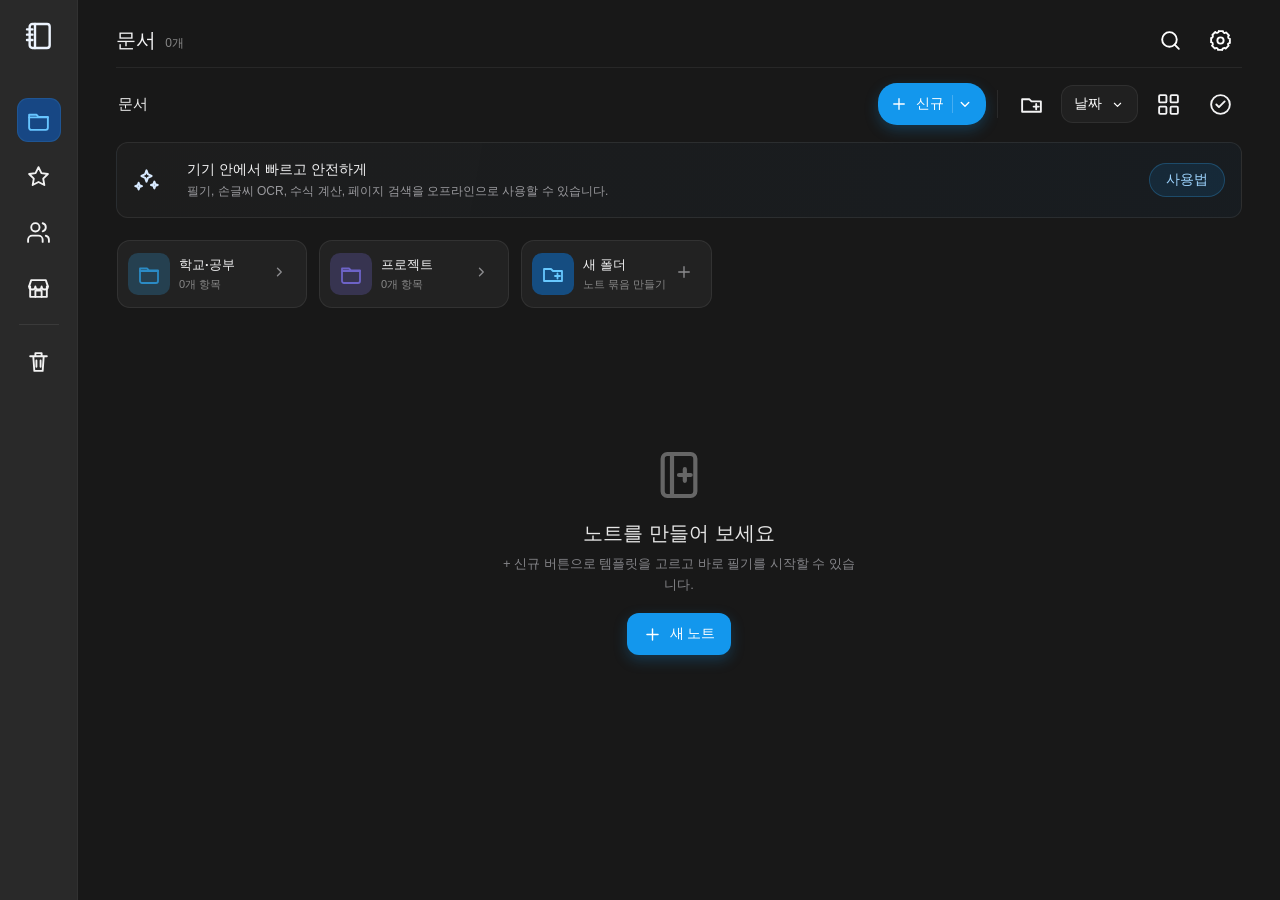
==== commit 512ea6ec: "Preserve PDF clarity without reviving erase false positives Imported PDF pages were being flattened " ====
--- a/InkForge-Notes-Studio-3.3.0-Source/web/index.html
+++ b/InkForge-Notes-Studio-3.3.0-Source/web/index.html
@@ -5,7 +5,7 @@
   <meta name="viewport" content="width=device-width, initial-scale=1, maximum-scale=1, viewport-fit=cover, user-scalable=no" />
   <meta name="theme-color" content="#2f5688" />
   <meta name="color-scheme" content="light dark" />
-  <title>bad note 3.3.7</title>
+  <title>bad note 3.3.14</title>
   <link rel="stylesheet" href="styles.css" />
   <link rel="manifest" href="manifest.webmanifest" />
   <link rel="icon" href="icons/icon-192.png" />
@@ -49,6 +49,7 @@
           <div class="command-actions">
             <button class="primary-button new-note-button" data-action="new-note"><span data-icon-host="plus"></span><span>신규</span><span class="split-lock" data-icon-host="chevron-down"></span></button>
             <span class="command-divider"></span>
+            <button class="icon-button plain" data-action="create-folder" data-icon="folderPlus" aria-label="폴더 생성"></button>
             <button class="sort-button" data-action="sort-menu"><span id="sortLabel">날짜</span><span data-icon-host="chevron-down"></span></button>
             <button class="icon-button plain" data-action="toggle-view" data-icon="grid" aria-label="보기 방식 전환"></button>
             <button class="icon-button plain" data-action="selection-mode" data-icon="check-circle" aria-label="문서 선택"></button>
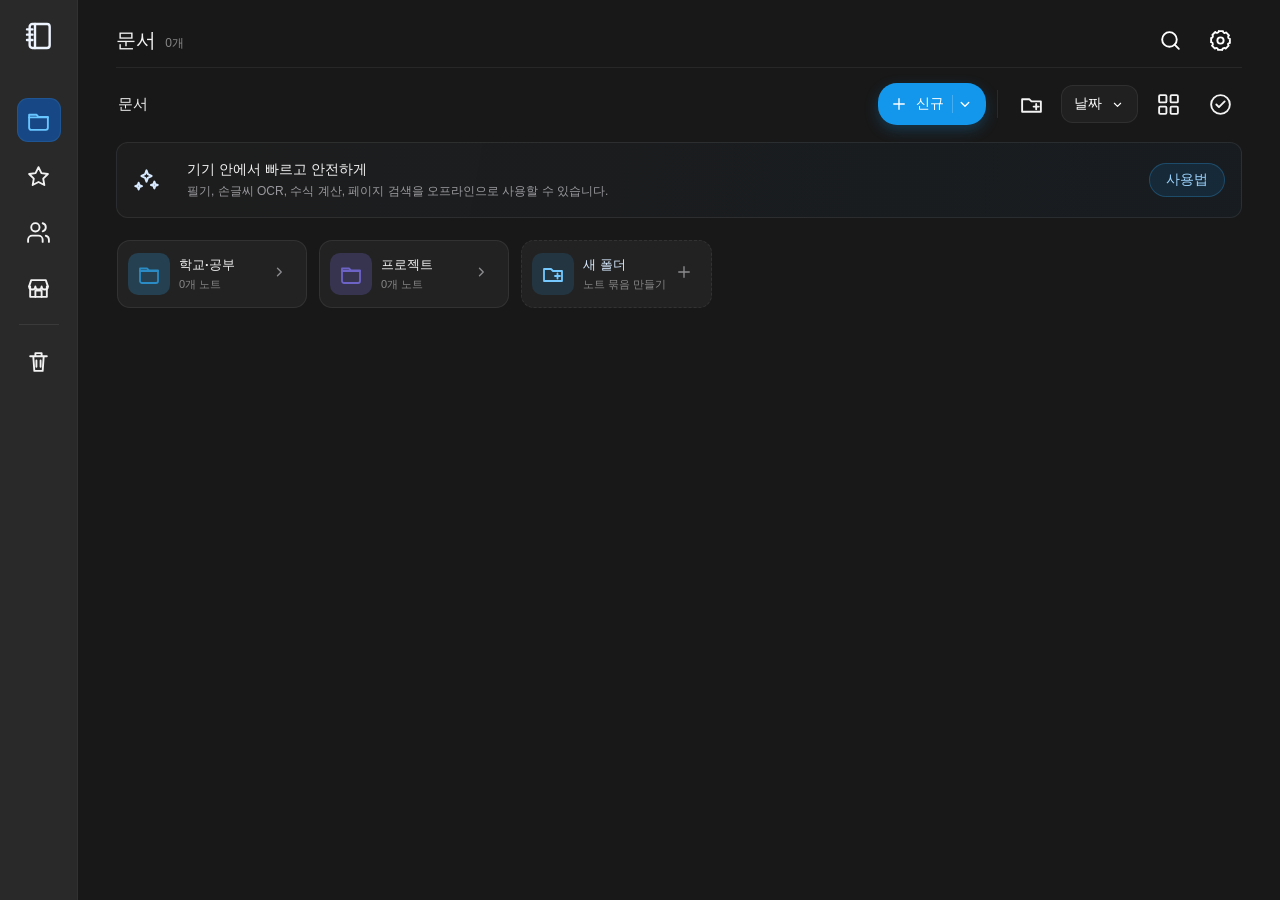
==== commit ef171de0: "Add persisted multilingual settings for the app shell The display language is now a first-class pref" ====
--- a/InkForge-Notes-Studio-3.3.0-Source/web/index.html
+++ b/InkForge-Notes-Studio-3.3.0-Source/web/index.html
@@ -5,7 +5,7 @@
   <meta name="viewport" content="width=device-width, initial-scale=1, maximum-scale=1, viewport-fit=cover, user-scalable=no" />
   <meta name="theme-color" content="#2f5688" />
   <meta name="color-scheme" content="light dark" />
-  <title>bad note 3.3.14</title>
+  <title>bad note 3.3.21</title>
   <link rel="stylesheet" href="styles.css" />
   <link rel="manifest" href="manifest.webmanifest" />
   <link rel="icon" href="icons/icon-192.png" />
@@ -50,6 +50,7 @@
             <button class="primary-button new-note-button" data-action="new-note"><span data-icon-host="plus"></span><span>신규</span><span class="split-lock" data-icon-host="chevron-down"></span></button>
             <span class="command-divider"></span>
             <button class="icon-button plain" data-action="create-folder" data-icon="folderPlus" aria-label="폴더 생성"></button>
+            <button id="deleteFolderButton" class="icon-button plain danger-button" data-action="delete-folder" data-icon="trash" aria-label="폴더 삭제" hidden></button>
             <button class="sort-button" data-action="sort-menu"><span id="sortLabel">날짜</span><span data-icon-host="chevron-down"></span></button>
             <button class="icon-button plain" data-action="toggle-view" data-icon="grid" aria-label="보기 방식 전환"></button>
             <button class="icon-button plain" data-action="selection-mode" data-icon="check-circle" aria-label="문서 선택"></button>
@@ -260,6 +261,7 @@
         <button class="icon-button" data-action="close-modal" data-icon="close" aria-label="닫기"></button>
       </header>
       <div class="settings-list">
+        <label class="setting-row language-setting-row"><span><strong>언어</strong><small>앱 표시 언어를 바꿉니다. 노트 내용과 파일명은 변경하지 않습니다.</small></span><select id="languageSelect" class="language-select"><option value="ko">한국어</option><option value="en">English</option><option value="ja">日本語</option><option value="zh">中文</option><option value="pt">Português</option></select></label>
         <label class="setting-row"><span><strong>스타일러스 전용 필기</strong><small>손바닥과 손가락 입력을 필기에서 제외합니다.</small></span><input id="stylusOnlyToggle" type="checkbox" checked /></label>
         <label class="setting-row"><span><strong>낙서해서 지우기</strong><small>빠른 지그재그 획으로 겹친 필기를 지웁니다.</small></span><input id="scribbleEraseToggle" type="checkbox" checked /></label>
         <label class="setting-row"><span><strong>그려서 도형 만들기</strong><small>직선을 그린 뒤 잠시 유지하면 정돈된 도형으로 변환합니다.</small></span><input id="drawHoldToggle" type="checkbox" checked /></label>
--- a/InkForge-Notes-Studio-3.3.0-Source/web/styles.css
+++ b/InkForge-Notes-Studio-3.3.0-Source/web/styles.css
@@ -53,6 +53,8 @@
 .icon-button:active { transform: scale(.94); }
 .icon-button.compact { width: 36px; height: 36px; border-radius: 10px; }
 .icon-button.plain:hover { background: rgba(255,255,255,.07); }
+.icon-button.danger-button { color: #ff8c8c; }
+.icon-button.danger-button:hover { background: rgba(210,70,70,.13); color: #ffc2c2; }
 
 .primary-button, .secondary-button, .sort-button {
   display: inline-flex;
@@ -144,8 +146,10 @@
   justify-content: space-between;
   gap: 16px;
 }
-.breadcrumb-row { display: flex; align-items: center; min-width: 0; overflow: hidden; }
-.breadcrumb { color: #f0f0f0; font-size: 15px; font-weight: 700; padding: 8px 2px; }
+.breadcrumb-row { display: flex; align-items: center; min-width: 0; overflow-x: auto; scrollbar-width: none; }
+.breadcrumb-row::-webkit-scrollbar { display: none; }
+.breadcrumb { flex: 0 0 auto; color: #f0f0f0; font-size: 15px; font-weight: 700; padding: 8px 2px; }
+.breadcrumb-separator { color: #757b86; font-weight: 800; padding: 0 9px; flex: 0 0 auto; }
 .command-actions { display: flex; align-items: center; gap: 8px; }
 .new-note-button { height: 40px; border-radius: 19px; padding: 0 12px; }
 .new-note-button .split-lock { display: flex; align-items: center; padding-left: 3px; border-left: 1px solid rgba(255,255,255,.22); }
@@ -189,6 +193,8 @@
   text-align: left;
 }
 .folder-chip:hover { background: #272727; }
+.folder-create-chip { border-style: dashed; color: #d7eaff; }
+.folder-create-chip .folder-glyph { background: rgba(43,139,197,.18); color: #75c9ff; }
 .folder-glyph { width: 42px; height: 42px; display: grid; place-items: center; border-radius: 10px; background: #154d81; color: #67c8ff; }
 .folder-glyph svg { width: 24px; height: 24px; }
 .folder-copy { min-width: 0; display: flex; flex-direction: column; gap: 3px; }
@@ -221,7 +227,7 @@
 .document-cover canvas { width: 100%; height: 100%; display: block; }
 .cover-accent { position: absolute; inset: 0 auto 0 0; width: 5px; background: var(--cover, #2e83c6); opacity: .88; }
 .favorite-toggle { position: absolute; top: 7px; right: 7px; width: 32px; height: 32px; border-radius: 50%; display: grid; place-items: center; color: #acacaf; background: rgba(255,255,255,.72); backdrop-filter: blur(5px); }
-.favorite-toggle.is-active { color: #ffbd23; }
+.favorite-toggle.is-active { color: #ffbd23; background: rgba(255, 250, 224, .9); }
 .favorite-toggle svg { width: 20px; height: 20px; }
 .document-meta { padding-top: 10px; }
 .document-title-row { display: grid; grid-template-columns: 1fr 24px; align-items: start; gap: 4px; }
@@ -236,7 +242,7 @@
 .document-grid.list-mode .document-cover { width: 72px; height: 96px; aspect-ratio: auto; border-radius: 2px 8px 8px 2px; }
 .document-grid.list-mode .document-meta { padding: 0; }
 .document-grid.list-mode .document-title { font-size: 15px; }
-.document-grid.list-mode .favorite-toggle { display: none; }
+.document-grid.list-mode .favorite-toggle { top: 50%; right: 8px; transform: translateY(-50%); }
 
 .empty-state { min-height: 50vh; display: flex; flex-direction: column; align-items: center; justify-content: center; text-align: center; color: #e6e6e6; }
 .empty-icon { color: #666; }
@@ -342,6 +348,61 @@
 .active-tool-menu .width-slot { width: 45px; height: 45px; flex: 0 0 45px; display: grid; place-items: center; border-radius: 13px; }
 .active-tool-menu .width-slot:hover, .active-tool-menu .width-slot.is-active { background: rgba(255,255,255,.09); }
 .width-swatch { display: block; width: 28px; border-radius: 99px; background: currentColor; min-height: 2px; }
+.width-slider {
+  height: 39px;
+  width: 126px;
+  flex: 0 0 126px;
+  display: grid;
+  grid-template-columns: minmax(0, 1fr) 42px;
+  align-items: center;
+  gap: 7px;
+  padding: 0 8px;
+  border-radius: 12px;
+  background: rgba(255,255,255,.08);
+  color: #f6f6f6;
+  font-size: 12px;
+  font-weight: 800;
+}
+.width-slider input {
+  appearance: none;
+  min-width: 0;
+  width: 100%;
+  height: 18px;
+  border: 0;
+  outline: 0;
+  background: transparent;
+}
+.width-slider input::-webkit-slider-runnable-track {
+  height: 5px;
+  border-radius: 99px;
+  background: linear-gradient(90deg, #7dd3fc calc(var(--progress) * 100%), rgba(255,255,255,.22) 0);
+}
+.width-slider input::-webkit-slider-thumb {
+  appearance: none;
+  width: 17px;
+  height: 17px;
+  margin-top: -6px;
+  border-radius: 50%;
+  background: #fff;
+  box-shadow: 0 1px 5px rgba(0,0,0,.32);
+}
+.width-slider input::-moz-range-track {
+  height: 5px;
+  border-radius: 99px;
+  background: rgba(255,255,255,.22);
+}
+.width-slider input::-moz-range-progress {
+  height: 5px;
+  border-radius: 99px;
+  background: #7dd3fc;
+}
+.width-slider input::-moz-range-thumb {
+  width: 17px;
+  height: 17px;
+  border: 0;
+  border-radius: 50%;
+  background: #fff;
+}
 .color-slot { position: relative; width: 39px; height: 39px; flex: 0 0 39px; border-radius: 50%; display: grid; place-items: center; border: 2px solid transparent; }
 .color-slot::before { content: ""; width: 28px; height: 28px; border-radius: 50%; background: var(--swatch); box-shadow: inset 0 0 0 1px rgba(0,0,0,.15); }
 .color-slot.is-active { border-color: #fff; }
@@ -390,15 +451,18 @@
 .page-stack {
   --zoom: 1;
   --page-width: min(880px, calc(100vw - 104px));
+  --page-gap: 42px;
+  width: var(--page-stack-width, 100%);
   min-width: 100%;
   min-height: 100%;
   display: flex;
   flex-direction: column;
   align-items: center;
-  gap: 34px;
+  gap: 0;
   padding: 64px 24px 96px;
 }
 .page-stack.single-mode .page-wrap:not(.is-active) { display: none; }
+.page-stack.single-mode .page-insert-gap:not(.is-active-gap) { display: none; }
 .page-wrap {
   position: relative;
   width: var(--page-width);
@@ -438,16 +502,29 @@
   font-weight: 700;
   pointer-events: none;
 }
-.page-bottom-actions {
+.page-insert-gap {
+  width: var(--page-width);
+  min-height: var(--page-gap);
+  flex: 0 0 var(--page-gap);
+  display: flex;
+  align-items: center;
+  justify-content: center;
+  position: relative;
+  z-index: 2;
+}
+.page-insert-gap::before {
+  content: "";
   position: absolute;
-  left: 50%;
-  bottom: -27px;
-  transform: translateX(-50%);
-  display: flex;
-  gap: 8px;
+  left: 12%;
+  right: 12%;
+  top: 50%;
+  height: 1px;
+  background: rgba(72, 89, 111, .16);
 }
 .next-page-button {
   height: 38px;
+  position: relative;
+  z-index: 1;
   display: flex;
   align-items: center;
   gap: 7px;
@@ -460,6 +537,7 @@
   font-size: 12px;
   font-weight: 700;
 }
+.page-insert-gap.is-large-doc .next-page-button { height: 34px; padding: 0 12px; font-size: 11px; }
 .next-page-button svg { width: 17px; height: 17px; }
 
 .page-indicator, .zoom-indicator, .stylus-telemetry {
@@ -664,6 +742,18 @@
 .setting-row strong { font-size: 13px; }
 .setting-row small { color: var(--muted); font-size: 11px; line-height: 1.4; }
 .setting-row input { width: 44px; height: 24px; accent-color: var(--accent); }
+.language-select {
+  min-width: 132px;
+  height: 38px;
+  padding: 0 34px 0 12px;
+  border: 1px solid #d5dae2;
+  border-radius: 10px;
+  background: #fff;
+  color: var(--ink);
+  font: inherit;
+  font-size: 13px;
+  font-weight: 700;
+}
 
 .toast-host { position: fixed; z-index: 100; left: 50%; bottom: calc(var(--safe-bottom) + 26px); transform: translateX(-50%); display: flex; flex-direction: column; gap: 8px; pointer-events: none; }
 .toast { min-width: 180px; max-width: min(88vw, 520px); min-height: 42px; display: flex; align-items: center; justify-content: center; padding: 9px 15px; border-radius: 13px; background: rgba(30,31,34,.94); color: #fff; box-shadow: 0 8px 24px rgba(0,0,0,.24); font-size: 13px; font-weight: 650; animation: toast-in .2s ease; }
@@ -720,6 +810,7 @@
   .active-tool-dock.top { top: calc(var(--safe-top) + 66px); left: 7px; right: 7px; transform: none; }
   .active-tool-menu { max-width: calc(100vw - 43px); min-height: 54px; border-radius: 18px; padding: 5px 7px; }
   .active-tool-menu .icon-button, .active-tool-menu .width-slot { width: 42px; height: 42px; flex-basis: 42px; }
+  .width-slider { width: 108px; flex-basis: 108px; height: 38px; grid-template-columns: minmax(0, 1fr) 38px; padding: 0 6px; }
   .active-tool-menu .tool-name-button { min-width: 82px; height: 42px; }
   .color-slot { width: 36px; height: 36px; flex-basis: 36px; }
   .color-slot::before { width: 25px; height: 25px; }
@@ -731,10 +822,10 @@
   .active-tool-dock.left .active-divider, .active-tool-dock.right .active-divider { width: 1px; height: 34px; }
   .undo-pill { top: auto; bottom: calc(var(--safe-bottom) + 8px); left: 8px; width: 112px; height: 52px; border-radius: 16px; }
   .undo-pill .icon-button { width: 45px; height: 42px; }
-  .page-stack { padding: 82px 10px 100px; gap: 28px; }
+  .page-stack { --page-gap: 38px; padding: 82px 10px 100px; gap: 0; }
   .page-wrap { width: var(--page-width, calc(100vw - 20px)); }
   .page-number-chip { left: 5px; top: 5px; opacity: .65; }
-  .page-bottom-actions { bottom: -24px; }
+  .page-insert-gap { min-height: 38px; flex-basis: 38px; }
   .page-indicator { bottom: calc(var(--safe-bottom) + 10px); }
   .zoom-indicator { display: none; }
   .stylus-telemetry { top: calc(var(--safe-top) + 182px); bottom: auto; left: 8px; max-width: calc(100vw - 16px); }
@@ -765,7 +856,7 @@
 }
 
 @media print {
-  .document-tabs, .editor-navbar, .active-tool-dock, .undo-pill, .page-sidebar, .document-search, .page-indicator, .zoom-indicator, .stylus-telemetry, .page-number-chip, .page-bottom-actions { display: none !important; }
+  .document-tabs, .editor-navbar, .active-tool-dock, .undo-pill, .page-sidebar, .document-search, .page-indicator, .zoom-indicator, .stylus-telemetry, .page-number-chip, .page-insert-gap { display: none !important; }
   .editor-view, .editor-viewport { display: block !important; overflow: visible !important; background: #fff !important; }
   .page-stack { display: block; padding: 0; }
   .page-wrap { width: 100%; break-after: page; margin: 0; box-shadow: none; }
@@ -1243,6 +1334,12 @@
   animation: none;
   background: #fff;
 }
+.page-window-spacer {
+  width: 1px;
+  flex: 0 0 auto;
+  pointer-events: none;
+  contain: strict;
+}
 @keyframes page-placeholder-shimmer { to { background-position: -160% 0, 0 0; } }
 
 .new-note-import-row { margin: 16px 0 2px; }
@@ -1279,9 +1376,21 @@
   flex-direction: column;
   align-items: center;
   gap: 9px;
+  opacity: 0;
+  transform: translateX(8px);
+  pointer-events: none;
+  transition: opacity .16s ease, transform .16s ease;
+}
+.page-scroll-rail[hidden] { display: none !important; }
+.page-scroll-rail.is-visible {
+  opacity: 1;
+  transform: translateX(0);
   pointer-events: auto;
 }
-.page-scroll-rail[hidden] { display: none !important; }
+.page-scroll-rail.is-writing-disabled {
+  opacity: 0;
+  pointer-events: none;
+}
 .page-scroll-track {
   position: relative;
   flex: 1 1 auto;
